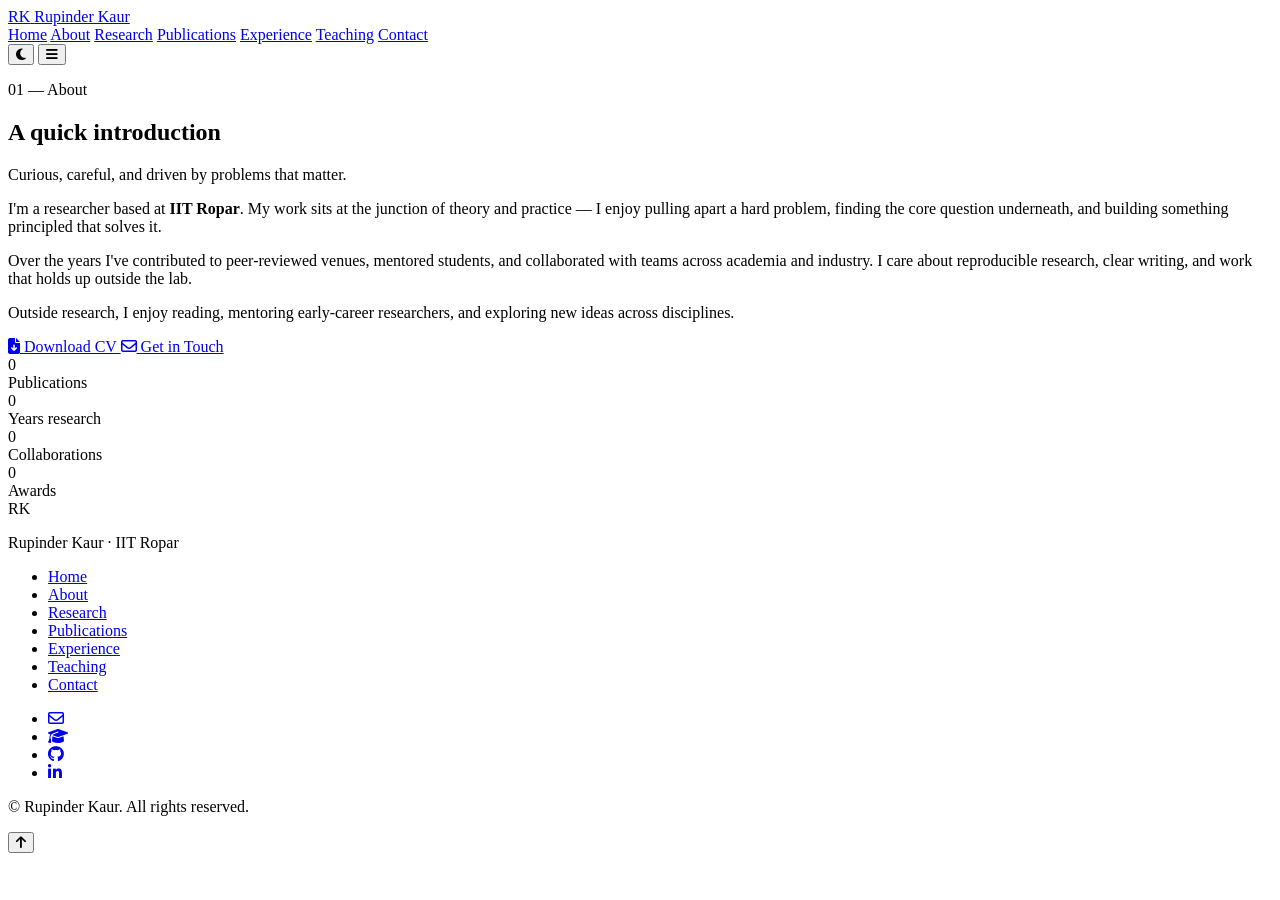
==== about.html @ 6a8b0ad9 "Add files via upload" ====
<!DOCTYPE html>
<html lang="en">
<head>
  <meta charset="UTF-8" />
  <meta name="viewport" content="width=device-width, initial-scale=1.0" />
  <meta name="description" content="About Rupinder Kaur — Researcher at IIT Ropar." />
  <meta name="theme-color" content="#0b1220" />
  <title>About — Rupinder Kaur</title>
  <link rel="icon" type="image/svg+xml" href="assets/favicon.svg" />
  <link rel="preconnect" href="https://fonts.googleapis.com" />
  <link rel="preconnect" href="https://fonts.gstatic.com" crossorigin />
  <link href="https://fonts.googleapis.com/css2?family=Inter:wght@300;400;500;600;700;800&family=Space+Grotesk:wght@500;600;700&family=JetBrains+Mono:wght@400;500&display=swap" rel="stylesheet" />
  <link rel="stylesheet" href="https://cdnjs.cloudflare.com/ajax/libs/font-awesome/6.5.1/css/all.min.css" />
  <link rel="stylesheet" href="css/style.css" />
</head>
<body data-page="about">
  <div class="bg-orbs" aria-hidden="true">
    <span class="orb orb-1"></span>
    <span class="orb orb-2"></span>
    <span class="orb orb-3"></span>
  </div>

  <header class="navbar" id="navbar">
    <div class="nav-container">
      <a href="index.html" class="brand">
        <span class="brand-mark">RK</span>
        <span class="brand-text">Rupinder&nbsp;Kaur</span>
      </a>
      <nav class="nav-links" id="navLinks" aria-label="Primary">
        <a href="index.html" class="nav-link">Home</a>
        <a href="about.html" class="nav-link active">About</a>
        <a href="research.html" class="nav-link">Research</a>
        <a href="publications.html" class="nav-link">Publications</a>
        <a href="experience.html" class="nav-link">Experience</a>
        <a href="teaching.html" class="nav-link">Teaching</a>
        <a href="contact.html" class="nav-link">Contact</a>
      </nav>
      <div class="nav-actions">
        <button class="icon-btn" id="themeToggle" aria-label="Toggle theme" title="Toggle theme">
          <i class="fa-solid fa-moon"></i>
        </button>
        <button class="icon-btn menu-btn" id="menuBtn" aria-label="Open menu" aria-expanded="false">
          <i class="fa-solid fa-bars"></i>
        </button>
      </div>
    </div>
  </header>

  <main>
    <section class="page-header">
      <div class="container">
        <p class="section-eyebrow" data-animate="fade-up">01 — About</p>
        <h1 class="page-title" data-animate="fade-up">A quick introduction</h1>
        <p class="page-sub" data-animate="fade-up" data-delay="80">Curious, careful, and driven by problems that matter.</p>
      </div>
    </section>

    <section class="section">
      <div class="container">
        <div class="about-grid">
          <div class="about-text" data-animate="fade-up">
            <p>
              I'm a researcher based at <strong>IIT Ropar</strong>. My work sits at the
              junction of theory and practice — I enjoy pulling apart a hard problem,
              finding the core question underneath, and building something principled
              that solves it.
            </p>
            <p>
              Over the years I've contributed to peer-reviewed venues, mentored
              students, and collaborated with teams across academia and industry.
              I care about reproducible research, clear writing, and work that holds
              up outside the lab.
            </p>
            <p>
              Outside research, I enjoy reading, mentoring early-career researchers,
              and exploring new ideas across disciplines.
            </p>
            <div class="hero-cta">
              <a href="assets/cv.pdf" class="btn btn-primary" target="_blank" rel="noopener">
                <i class="fa-solid fa-file-arrow-down"></i> Download CV
              </a>
              <a href="contact.html" class="btn btn-ghost">
                <i class="fa-regular fa-envelope"></i> Get in Touch
              </a>
            </div>
          </div>

          <aside class="about-stats" data-animate="fade-up" data-delay="120">
            <div class="stat-card">
              <div class="stat-num" data-count="12">0</div>
              <div class="stat-label">Publications</div>
            </div>
            <div class="stat-card">
              <div class="stat-num" data-count="5">0</div>
              <div class="stat-label">Years research</div>
            </div>
            <div class="stat-card">
              <div class="stat-num" data-count="8">0</div>
              <div class="stat-label">Collaborations</div>
            </div>
            <div class="stat-card">
              <div class="stat-num" data-count="3">0</div>
              <div class="stat-label">Awards</div>
            </div>
          </aside>
        </div>
      </div>
    </section>
  </main>

  <footer class="footer">
    <div class="container footer-inner">
      <div class="footer-brand">
        <span class="brand-mark">RK</span>
        <p>Rupinder Kaur · IIT Ropar</p>
      </div>
      <ul class="footer-links">
        <li><a href="index.html">Home</a></li>
        <li><a href="about.html">About</a></li>
        <li><a href="research.html">Research</a></li>
        <li><a href="publications.html">Publications</a></li>
        <li><a href="experience.html">Experience</a></li>
        <li><a href="teaching.html">Teaching</a></li>
        <li><a href="contact.html">Contact</a></li>
      </ul>
      <ul class="footer-socials" aria-label="Social">
        <li><a href="mailto:rupinder.kaur@iitrpr.ac.in" aria-label="Email"><i class="fa-regular fa-envelope"></i></a></li>
        <li><a href="https://scholar.google.com/" target="_blank" rel="noopener" aria-label="Google Scholar"><i class="fa-solid fa-graduation-cap"></i></a></li>
        <li><a href="https://github.com/rupiinder-kaur" target="_blank" rel="noopener" aria-label="GitHub"><i class="fa-brands fa-github"></i></a></li>
        <li><a href="https://www.linkedin.com/" target="_blank" rel="noopener" aria-label="LinkedIn"><i class="fa-brands fa-linkedin-in"></i></a></li>
      </ul>
      <p class="copyright">&copy; <span id="year"></span> Rupinder Kaur. All rights reserved.</p>
    </div>
  </footer>

  <button class="to-top" id="toTop" aria-label="Back to top"><i class="fa-solid fa-arrow-up"></i></button>
  <script src="js/main.js"></script>
</body>
</html>
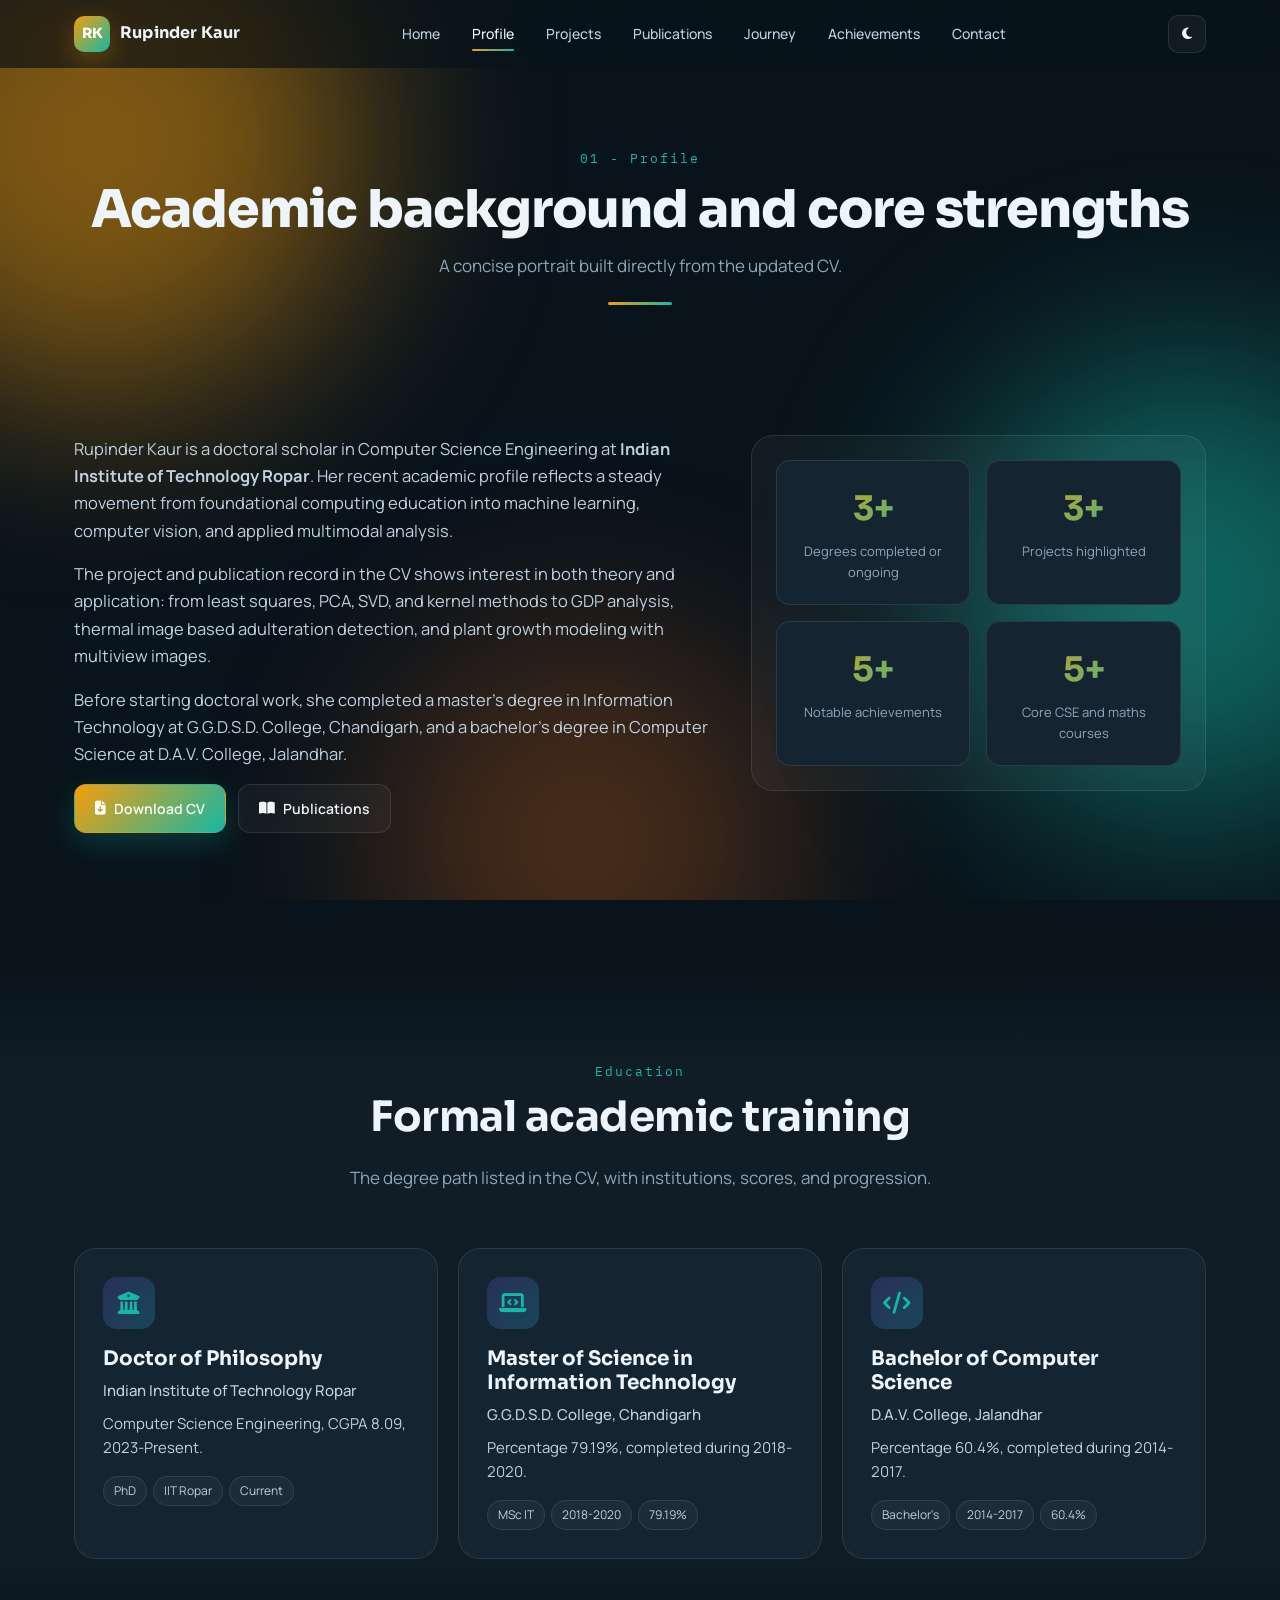
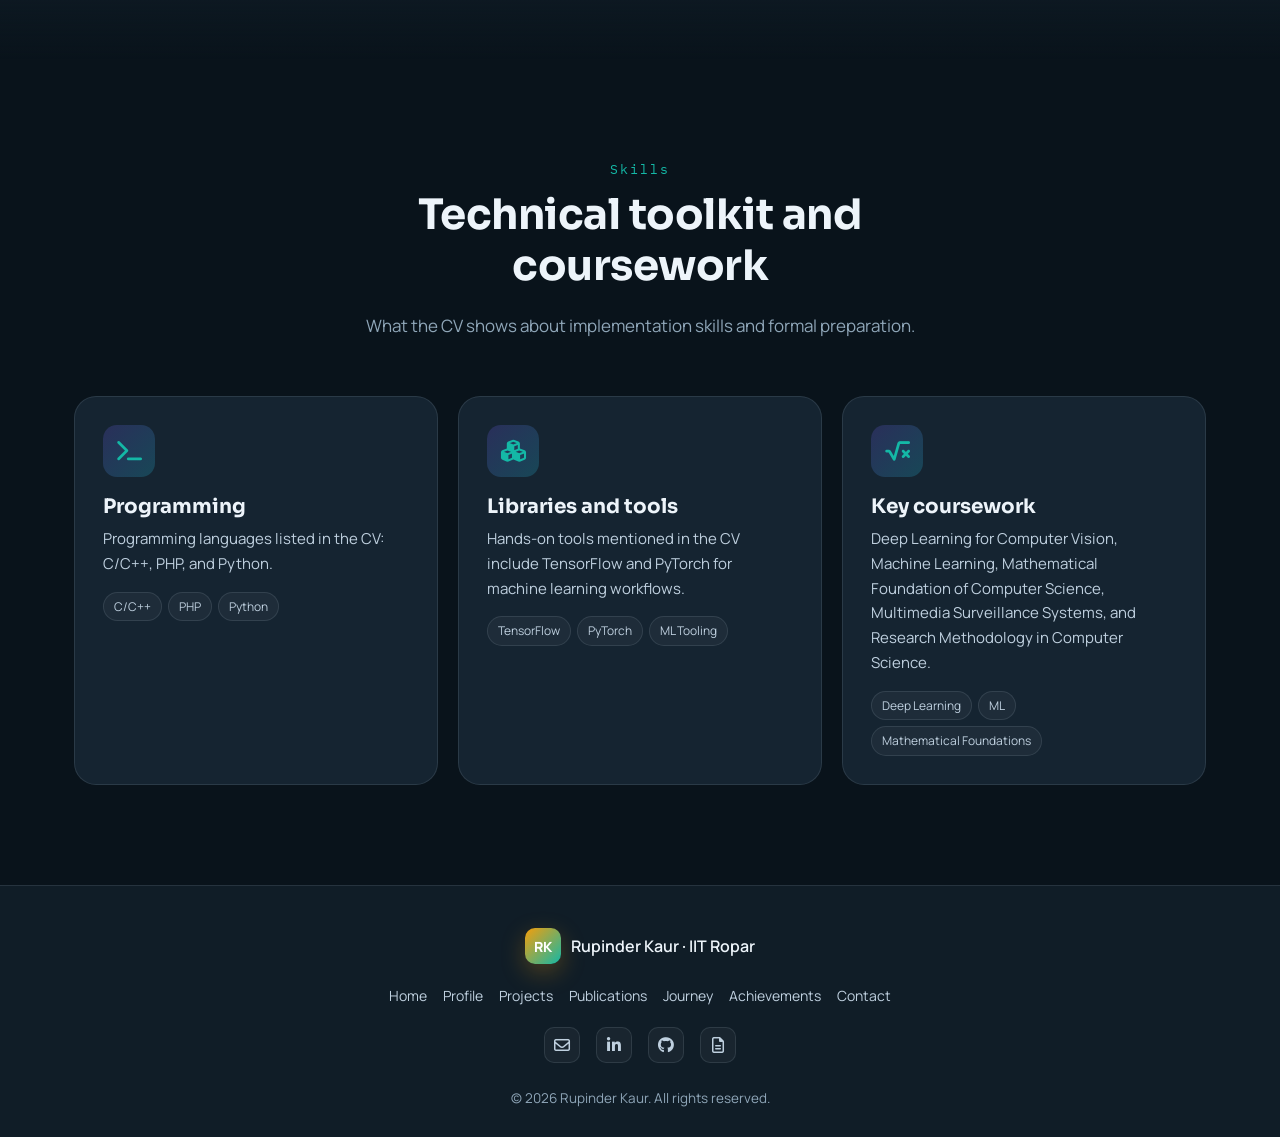
==== commit 0e1bac50: "Rebuild site content from updated CV" ====
--- a/about.html
+++ b/about.html
@@ -1,139 +1,200 @@
-<!DOCTYPE html>
-<html lang="en">
-<head>
-  <meta charset="UTF-8" />
-  <meta name="viewport" content="width=device-width, initial-scale=1.0" />
-  <meta name="description" content="About Rupinder Kaur — Researcher at IIT Ropar." />
-  <meta name="theme-color" content="#0b1220" />
-  <title>About — Rupinder Kaur</title>
-  <link rel="icon" type="image/svg+xml" href="assets/favicon.svg" />
-  <link rel="preconnect" href="https://fonts.googleapis.com" />
-  <link rel="preconnect" href="https://fonts.gstatic.com" crossorigin />
-  <link href="https://fonts.googleapis.com/css2?family=Inter:wght@300;400;500;600;700;800&family=Space+Grotesk:wght@500;600;700&family=JetBrains+Mono:wght@400;500&display=swap" rel="stylesheet" />
-  <link rel="stylesheet" href="https://cdnjs.cloudflare.com/ajax/libs/font-awesome/6.5.1/css/all.min.css" />
-  <link rel="stylesheet" href="css/style.css" />
-</head>
-<body data-page="about">
-  <div class="bg-orbs" aria-hidden="true">
-    <span class="orb orb-1"></span>
-    <span class="orb orb-2"></span>
-    <span class="orb orb-3"></span>
-  </div>
-
-  <header class="navbar" id="navbar">
-    <div class="nav-container">
-      <a href="index.html" class="brand">
-        <span class="brand-mark">RK</span>
-        <span class="brand-text">Rupinder&nbsp;Kaur</span>
-      </a>
-      <nav class="nav-links" id="navLinks" aria-label="Primary">
-        <a href="index.html" class="nav-link">Home</a>
-        <a href="about.html" class="nav-link active">About</a>
-        <a href="research.html" class="nav-link">Research</a>
-        <a href="publications.html" class="nav-link">Publications</a>
-        <a href="experience.html" class="nav-link">Experience</a>
-        <a href="teaching.html" class="nav-link">Teaching</a>
-        <a href="contact.html" class="nav-link">Contact</a>
-      </nav>
-      <div class="nav-actions">
-        <button class="icon-btn" id="themeToggle" aria-label="Toggle theme" title="Toggle theme">
-          <i class="fa-solid fa-moon"></i>
-        </button>
-        <button class="icon-btn menu-btn" id="menuBtn" aria-label="Open menu" aria-expanded="false">
-          <i class="fa-solid fa-bars"></i>
-        </button>
-      </div>
-    </div>
-  </header>
-
-  <main>
-    <section class="page-header">
-      <div class="container">
-        <p class="section-eyebrow" data-animate="fade-up">01 — About</p>
-        <h1 class="page-title" data-animate="fade-up">A quick introduction</h1>
-        <p class="page-sub" data-animate="fade-up" data-delay="80">Curious, careful, and driven by problems that matter.</p>
-      </div>
-    </section>
-
-    <section class="section">
-      <div class="container">
-        <div class="about-grid">
-          <div class="about-text" data-animate="fade-up">
-            <p>
-              I'm a researcher based at <strong>IIT Ropar</strong>. My work sits at the
-              junction of theory and practice — I enjoy pulling apart a hard problem,
-              finding the core question underneath, and building something principled
-              that solves it.
-            </p>
-            <p>
-              Over the years I've contributed to peer-reviewed venues, mentored
-              students, and collaborated with teams across academia and industry.
-              I care about reproducible research, clear writing, and work that holds
-              up outside the lab.
-            </p>
-            <p>
-              Outside research, I enjoy reading, mentoring early-career researchers,
-              and exploring new ideas across disciplines.
-            </p>
-            <div class="hero-cta">
-              <a href="assets/cv.pdf" class="btn btn-primary" target="_blank" rel="noopener">
-                <i class="fa-solid fa-file-arrow-down"></i> Download CV
-              </a>
-              <a href="contact.html" class="btn btn-ghost">
-                <i class="fa-regular fa-envelope"></i> Get in Touch
-              </a>
-            </div>
-          </div>
-
-          <aside class="about-stats" data-animate="fade-up" data-delay="120">
-            <div class="stat-card">
-              <div class="stat-num" data-count="12">0</div>
-              <div class="stat-label">Publications</div>
-            </div>
-            <div class="stat-card">
-              <div class="stat-num" data-count="5">0</div>
-              <div class="stat-label">Years research</div>
-            </div>
-            <div class="stat-card">
-              <div class="stat-num" data-count="8">0</div>
-              <div class="stat-label">Collaborations</div>
-            </div>
-            <div class="stat-card">
-              <div class="stat-num" data-count="3">0</div>
-              <div class="stat-label">Awards</div>
-            </div>
-          </aside>
-        </div>
-      </div>
-    </section>
-  </main>
-
-  <footer class="footer">
-    <div class="container footer-inner">
-      <div class="footer-brand">
-        <span class="brand-mark">RK</span>
-        <p>Rupinder Kaur · IIT Ropar</p>
-      </div>
-      <ul class="footer-links">
-        <li><a href="index.html">Home</a></li>
-        <li><a href="about.html">About</a></li>
-        <li><a href="research.html">Research</a></li>
-        <li><a href="publications.html">Publications</a></li>
-        <li><a href="experience.html">Experience</a></li>
-        <li><a href="teaching.html">Teaching</a></li>
-        <li><a href="contact.html">Contact</a></li>
-      </ul>
-      <ul class="footer-socials" aria-label="Social">
-        <li><a href="mailto:rupinder.kaur@iitrpr.ac.in" aria-label="Email"><i class="fa-regular fa-envelope"></i></a></li>
-        <li><a href="https://scholar.google.com/" target="_blank" rel="noopener" aria-label="Google Scholar"><i class="fa-solid fa-graduation-cap"></i></a></li>
-        <li><a href="https://github.com/rupiinder-kaur" target="_blank" rel="noopener" aria-label="GitHub"><i class="fa-brands fa-github"></i></a></li>
-        <li><a href="https://www.linkedin.com/" target="_blank" rel="noopener" aria-label="LinkedIn"><i class="fa-brands fa-linkedin-in"></i></a></li>
-      </ul>
-      <p class="copyright">&copy; <span id="year"></span> Rupinder Kaur. All rights reserved.</p>
-    </div>
-  </footer>
-
-  <button class="to-top" id="toTop" aria-label="Back to top"><i class="fa-solid fa-arrow-up"></i></button>
-  <script src="js/main.js"></script>
-</body>
-</html>
+<!DOCTYPE html>
+<html lang="en">
+<head>
+  <meta charset="UTF-8" />
+  <meta name="viewport" content="width=device-width, initial-scale=1.0" />
+  <meta name="description" content="Profile of Rupinder Kaur, PhD scholar at IIT Ropar." />
+  <meta name="theme-color" content="#09131b" />
+  <title>Profile - Rupinder Kaur</title>
+  <link rel="icon" type="image/svg+xml" href="assets/favicon.svg" />
+  <link rel="preconnect" href="https://fonts.googleapis.com" />
+  <link rel="preconnect" href="https://fonts.gstatic.com" crossorigin />
+  <link href="https://fonts.googleapis.com/css2?family=IBM+Plex+Mono:wght@400;500&family=Manrope:wght@400;500;600;700;800&family=Sora:wght@500;600;700;800&display=swap" rel="stylesheet" />
+  <link rel="stylesheet" href="https://cdnjs.cloudflare.com/ajax/libs/font-awesome/6.5.1/css/all.min.css" />
+  <link rel="stylesheet" href="css/style.css" />
+</head>
+<body data-page="about">
+  <div class="bg-orbs" aria-hidden="true">
+    <span class="orb orb-1"></span>
+    <span class="orb orb-2"></span>
+    <span class="orb orb-3"></span>
+  </div>
+
+  <header class="navbar" id="navbar">
+    <div class="nav-container">
+      <a href="index.html" class="brand">
+        <span class="brand-mark">RK</span>
+        <span class="brand-text">Rupinder&nbsp;Kaur</span>
+      </a>
+      <nav class="nav-links" id="navLinks" aria-label="Primary">
+        <a href="index.html" class="nav-link">Home</a>
+        <a href="about.html" class="nav-link active">Profile</a>
+        <a href="research.html" class="nav-link">Projects</a>
+        <a href="publications.html" class="nav-link">Publications</a>
+        <a href="experience.html" class="nav-link">Journey</a>
+        <a href="teaching.html" class="nav-link">Achievements</a>
+        <a href="contact.html" class="nav-link">Contact</a>
+      </nav>
+      <div class="nav-actions">
+        <button class="icon-btn" id="themeToggle" aria-label="Toggle theme" title="Toggle theme">
+          <i class="fa-solid fa-moon"></i>
+        </button>
+        <button class="icon-btn menu-btn" id="menuBtn" aria-label="Open menu" aria-expanded="false">
+          <i class="fa-solid fa-bars"></i>
+        </button>
+      </div>
+    </div>
+  </header>
+
+  <main>
+    <section class="page-header">
+      <div class="container">
+        <p class="section-eyebrow" data-animate="fade-up">01 - Profile</p>
+        <h1 class="page-title" data-animate="fade-up">Academic background and core strengths</h1>
+        <p class="page-sub" data-animate="fade-up" data-delay="80">A concise portrait built directly from the updated CV.</p>
+      </div>
+    </section>
+
+    <section class="section">
+      <div class="container">
+        <div class="about-grid">
+          <div class="about-text" data-animate="fade-up">
+            <p>
+              Rupinder Kaur is a doctoral scholar in Computer Science Engineering at <strong>Indian Institute of Technology Ropar</strong>.
+              Her recent academic profile reflects a steady movement from foundational computing education into machine learning,
+              computer vision, and applied multimodal analysis.
+            </p>
+            <p>
+              The project and publication record in the CV shows interest in both theory and application: from least squares,
+              PCA, SVD, and kernel methods to GDP analysis, thermal image based adulteration detection, and plant growth modeling
+              with multiview images.
+            </p>
+            <p>
+              Before starting doctoral work, she completed a master's degree in Information Technology at G.G.D.S.D. College,
+              Chandigarh, and a bachelor's degree in Computer Science at D.A.V. College, Jalandhar.
+            </p>
+            <div class="hero-cta">
+              <a href="docs/CV.pdf" class="btn btn-primary" target="_blank" rel="noopener">
+                <i class="fa-solid fa-file-arrow-down"></i> Download CV
+              </a>
+              <a href="publications.html" class="btn btn-ghost">
+                <i class="fa-solid fa-book-open"></i> Publications
+              </a>
+            </div>
+          </div>
+
+          <aside class="about-stats" data-animate="fade-up" data-delay="120">
+            <div class="stat-card">
+              <div class="stat-num" data-count="3">0</div>
+              <div class="stat-label">Degrees completed or ongoing</div>
+            </div>
+            <div class="stat-card">
+              <div class="stat-num" data-count="3">0</div>
+              <div class="stat-label">Projects highlighted</div>
+            </div>
+            <div class="stat-card">
+              <div class="stat-num" data-count="5">0</div>
+              <div class="stat-label">Notable achievements</div>
+            </div>
+            <div class="stat-card">
+              <div class="stat-num" data-count="5">0</div>
+              <div class="stat-label">Core CSE and maths courses</div>
+            </div>
+          </aside>
+        </div>
+      </div>
+    </section>
+
+    <section class="section section-alt">
+      <div class="container">
+        <header class="section-head" data-animate="fade-up">
+          <p class="section-eyebrow">Education</p>
+          <h2 class="section-title">Formal academic training</h2>
+          <p class="section-sub">The degree path listed in the CV, with institutions, scores, and progression.</p>
+        </header>
+        <div class="cards-grid">
+          <article class="card" data-animate="fade-up">
+            <div class="card-icon"><i class="fa-solid fa-building-columns"></i></div>
+            <h3>Doctor of Philosophy</h3>
+            <p class="tl-org">Indian Institute of Technology Ropar</p>
+            <p>Computer Science Engineering, CGPA 8.09, 2023-Present.</p>
+            <ul class="chips"><li>PhD</li><li>IIT Ropar</li><li>Current</li></ul>
+          </article>
+          <article class="card" data-animate="fade-up" data-delay="90">
+            <div class="card-icon"><i class="fa-solid fa-laptop-code"></i></div>
+            <h3>Master of Science in Information Technology</h3>
+            <p class="tl-org">G.G.D.S.D. College, Chandigarh</p>
+            <p>Percentage 79.19%, completed during 2018-2020.</p>
+            <ul class="chips"><li>MSc IT</li><li>2018-2020</li><li>79.19%</li></ul>
+          </article>
+          <article class="card" data-animate="fade-up" data-delay="180">
+            <div class="card-icon"><i class="fa-solid fa-code"></i></div>
+            <h3>Bachelor of Computer Science</h3>
+            <p class="tl-org">D.A.V. College, Jalandhar</p>
+            <p>Percentage 60.4%, completed during 2014-2017.</p>
+            <ul class="chips"><li>Bachelor's</li><li>2014-2017</li><li>60.4%</li></ul>
+          </article>
+        </div>
+      </div>
+    </section>
+
+    <section class="section">
+      <div class="container">
+        <header class="section-head" data-animate="fade-up">
+          <p class="section-eyebrow">Skills</p>
+          <h2 class="section-title">Technical toolkit and coursework</h2>
+          <p class="section-sub">What the CV shows about implementation skills and formal preparation.</p>
+        </header>
+        <div class="cards-grid">
+          <article class="card" data-animate="fade-up">
+            <div class="card-icon"><i class="fa-solid fa-terminal"></i></div>
+            <h3>Programming</h3>
+            <p>Programming languages listed in the CV: C/C++, PHP, and Python.</p>
+            <ul class="chips"><li>C/C++</li><li>PHP</li><li>Python</li></ul>
+          </article>
+          <article class="card" data-animate="fade-up" data-delay="80">
+            <div class="card-icon"><i class="fa-solid fa-cubes"></i></div>
+            <h3>Libraries and tools</h3>
+            <p>Hands-on tools mentioned in the CV include TensorFlow and PyTorch for machine learning workflows.</p>
+            <ul class="chips"><li>TensorFlow</li><li>PyTorch</li><li>ML Tooling</li></ul>
+          </article>
+          <article class="card" data-animate="fade-up" data-delay="160">
+            <div class="card-icon"><i class="fa-solid fa-square-root-variable"></i></div>
+            <h3>Key coursework</h3>
+            <p>Deep Learning for Computer Vision, Machine Learning, Mathematical Foundation of Computer Science, Multimedia Surveillance Systems, and Research Methodology in Computer Science.</p>
+            <ul class="chips"><li>Deep Learning</li><li>ML</li><li>Mathematical Foundations</li></ul>
+          </article>
+        </div>
+      </div>
+    </section>
+  </main>
+
+  <footer class="footer">
+    <div class="container footer-inner">
+      <div class="footer-brand">
+        <span class="brand-mark">RK</span>
+        <p>Rupinder Kaur · IIT Ropar</p>
+      </div>
+      <ul class="footer-links">
+        <li><a href="index.html">Home</a></li>
+        <li><a href="about.html">Profile</a></li>
+        <li><a href="research.html">Projects</a></li>
+        <li><a href="publications.html">Publications</a></li>
+        <li><a href="experience.html">Journey</a></li>
+        <li><a href="teaching.html">Achievements</a></li>
+        <li><a href="contact.html">Contact</a></li>
+      </ul>
+      <ul class="footer-socials" aria-label="Social">
+        <li><a href="mailto:rupinder.kaur@iitrpr.ac.in" aria-label="Email"><i class="fa-regular fa-envelope"></i></a></li>
+        <li><a href="https://www.linkedin.com/in/rupinder-kaur-432367361/" target="_blank" rel="noopener" aria-label="LinkedIn"><i class="fa-brands fa-linkedin-in"></i></a></li>
+        <li><a href="https://github.com/rupiinder-kaur" target="_blank" rel="noopener" aria-label="GitHub"><i class="fa-brands fa-github"></i></a></li>
+        <li><a href="docs/CV.pdf" target="_blank" rel="noopener" aria-label="CV"><i class="fa-regular fa-file-lines"></i></a></li>
+      </ul>
+      <p class="copyright">&copy; <span id="year"></span> Rupinder Kaur. All rights reserved.</p>
+    </div>
+  </footer>
+
+  <button class="to-top" id="toTop" aria-label="Back to top"><i class="fa-solid fa-arrow-up"></i></button>
+  <script src="js/main.js"></script>
+</body>
+</html>
--- a/css/style.css
+++ b/css/style.css
@@ -0,0 +1,504 @@
+/* ============================================================
+   Rupinder Kaur — Researcher Website
+   ============================================================ */
+
+:root {
+  --bg:            #09131b;
+  --bg-soft:       #101d27;
+  --bg-elev:       #152431;
+  --surface:       rgba(255, 255, 255, 0.04);
+  --surface-2:     rgba(255, 255, 255, 0.07);
+  --border:        rgba(194, 214, 231, 0.12);
+  --border-strong: rgba(194, 214, 231, 0.24);
+  --text:          #edf4fa;
+  --text-soft:     #bfd0df;
+  --text-muted:    #8fa6b8;
+  --brand:         #f59e0b;
+  --brand-2:       #14b8a6;
+  --accent:        #f97316;
+  --success:       #34d399;
+  --danger:        #f87171;
+  --shadow-lg:     0 20px 60px rgba(3, 12, 19, 0.42);
+  --radius-sm:     8px;
+  --radius:        14px;
+  --radius-lg:     22px;
+  --maxw:          1180px;
+  --nav-h:         68px;
+  --ease:          cubic-bezier(.2,.7,.2,1);
+}
+
+:root[data-theme="light"] {
+  --bg:            #f4f1e8;
+  --bg-soft:       #fbf8f2;
+  --bg-elev:       #fffdf9;
+  --surface:       rgba(9, 19, 27, 0.035);
+  --surface-2:     rgba(9, 19, 27, 0.07);
+  --border:        rgba(9, 19, 27, 0.10);
+  --border-strong: rgba(9, 19, 27, 0.18);
+  --text:          #13212c;
+  --text-soft:     #334a5b;
+  --text-muted:    #63798a;
+  --shadow-lg:     0 18px 40px rgba(40, 54, 68, 0.12);
+}
+
+*, *::before, *::after { box-sizing: border-box; }
+html { scroll-behavior: smooth; scroll-padding-top: var(--nav-h); }
+body {
+  margin: 0;
+  font-family: 'Manrope', system-ui, -apple-system, sans-serif;
+  background: var(--bg);
+  color: var(--text);
+  line-height: 1.65;
+  font-size: 16px;
+  -webkit-font-smoothing: antialiased;
+  overflow-x: hidden;
+}
+img { max-width: 100%; display: block; }
+a { color: var(--brand-2); text-decoration: none; transition: color .2s var(--ease); }
+a:hover { color: var(--brand); }
+h1, h2, h3, h4 { font-family: 'Sora', 'Manrope', sans-serif; line-height: 1.2; margin: 0 0 .5em; color: var(--text); }
+p { margin: 0 0 1em; color: var(--text-soft); }
+ul, ol { margin: 0; padding: 0; list-style: none; }
+
+.container { max-width: var(--maxw); margin: 0 auto; padding: 0 24px; }
+
+.bg-orbs { position: fixed; inset: 0; z-index: -1; overflow: hidden; pointer-events: none; }
+.orb { position: absolute; border-radius: 50%; filter: blur(100px); opacity: .5; will-change: transform; }
+.orb-1 { width: 520px; height: 520px; background: var(--brand); top: -120px; left: -160px; animation: float1 22s ease-in-out infinite; }
+.orb-2 { width: 460px; height: 460px; background: var(--brand-2); top: 40%; right: -140px; animation: float2 26s ease-in-out infinite; }
+.orb-3 { width: 400px; height: 400px; background: var(--accent); bottom: -140px; left: 30%; animation: float3 30s ease-in-out infinite; opacity: .28; }
+:root[data-theme="light"] .orb { opacity: .22; }
+
+@keyframes float1 { 0%,100%{transform:translate(0,0)} 50%{transform:translate(80px,60px)} }
+@keyframes float2 { 0%,100%{transform:translate(0,0)} 50%{transform:translate(-60px,40px)} }
+@keyframes float3 { 0%,100%{transform:translate(0,0)} 50%{transform:translate(40px,-80px)} }
+
+.navbar {
+  position: fixed; top: 0; left: 0; right: 0; z-index: 100;
+  height: var(--nav-h);
+  backdrop-filter: saturate(160%) blur(14px);
+  -webkit-backdrop-filter: saturate(160%) blur(14px);
+  background: color-mix(in oklab, var(--bg) 70%, transparent);
+  border-bottom: 1px solid transparent;
+  transition: border-color .3s var(--ease), background .3s var(--ease);
+}
+.navbar.scrolled { border-bottom-color: var(--border); background: color-mix(in oklab, var(--bg) 85%, transparent); }
+.nav-container {
+  max-width: var(--maxw); height: 100%;
+  margin: 0 auto; padding: 0 24px;
+  display: flex; align-items: center; justify-content: space-between; gap: 16px;
+}
+.brand { display: flex; align-items: center; gap: 10px; color: var(--text); font-family: 'Sora', sans-serif; font-weight: 700; }
+.brand:hover { color: var(--text); }
+.brand-mark {
+  display: grid; place-items: center;
+  width: 36px; height: 36px; border-radius: 10px;
+  background: linear-gradient(135deg, var(--brand), var(--brand-2));
+  color: #fff; font-weight: 800; font-size: 14px;
+  box-shadow: 0 8px 24px rgba(245,158,11,.28);
+}
+.brand-text { font-size: 16px; letter-spacing: .2px; }
+
+.nav-links { display: flex; gap: 4px; }
+.nav-link {
+  color: var(--text-soft); padding: 8px 14px; border-radius: 10px;
+  font-size: 14px; font-weight: 500; transition: all .2s var(--ease);
+  position: relative;
+}
+.nav-link:hover { color: var(--text); background: var(--surface); }
+.nav-link.active { color: var(--text); }
+.nav-link.active::after {
+  content: ""; position: absolute; left: 14px; right: 14px; bottom: 2px; height: 2px;
+  background: linear-gradient(90deg, var(--brand), var(--brand-2));
+  border-radius: 2px;
+}
+
+.nav-actions { display: flex; gap: 8px; }
+.icon-btn {
+  width: 38px; height: 38px; display: grid; place-items: center;
+  border-radius: 10px; border: 1px solid var(--border);
+  background: var(--surface); color: var(--text);
+  cursor: pointer; transition: all .2s var(--ease);
+}
+.icon-btn:hover { background: var(--surface-2); border-color: var(--border-strong); transform: translateY(-1px); }
+.menu-btn { display: none; }
+
+.btn {
+  display: inline-flex; align-items: center; gap: 8px;
+  padding: 12px 20px; border-radius: 12px;
+  font-size: 14px; font-weight: 600; cursor: pointer;
+  transition: all .25s var(--ease); border: 1px solid transparent;
+  white-space: nowrap;
+}
+.btn-primary {
+  color: #fff;
+  background: linear-gradient(135deg, var(--brand), var(--brand-2));
+  box-shadow: 0 10px 30px rgba(20,184,166,.24);
+}
+.btn-primary:hover { transform: translateY(-2px); box-shadow: 0 14px 36px rgba(20,184,166,.34); color: #fff; }
+.btn-ghost { color: var(--text); background: var(--surface); border-color: var(--border); }
+.btn-ghost:hover { background: var(--surface-2); border-color: var(--border-strong); transform: translateY(-2px); color: var(--text); }
+
+.hero {
+  min-height: 100vh; padding: calc(var(--nav-h) + 60px) 0 80px;
+  display: flex; align-items: center; position: relative;
+}
+.hero-inner {
+  max-width: var(--maxw); margin: 0 auto; padding: 0 24px;
+  display: grid; grid-template-columns: 1.1fr .9fr; gap: 60px;
+  align-items: center; width: 100%;
+}
+.eyebrow {
+  display: inline-flex; align-items: center; gap: 8px;
+  padding: 6px 12px; border: 1px solid var(--border);
+  background: var(--surface); border-radius: 999px;
+  font-size: 13px; color: var(--text-soft); margin: 0 0 18px;
+}
+.dot { width: 8px; height: 8px; border-radius: 50%; background: var(--success); box-shadow: 0 0 0 4px rgba(52,211,153,.2); }
+.hero-title { font-size: clamp(40px, 6vw, 68px); font-weight: 800; letter-spacing: -1px; margin-bottom: 8px; }
+.gradient-text {
+  background: linear-gradient(135deg, var(--brand), var(--brand-2) 60%, var(--accent));
+  -webkit-background-clip: text; background-clip: text; -webkit-text-fill-color: transparent;
+}
+.hero-role { font-size: clamp(20px, 2.4vw, 28px); color: var(--text-soft); font-weight: 500; margin-bottom: 20px; min-height: 1.4em; }
+.cursor { color: var(--brand-2); animation: blink 1s steps(2) infinite; font-weight: 400; }
+@keyframes blink { 50% { opacity: 0; } }
+
+.hero-desc { font-size: 17px; max-width: 620px; margin-bottom: 28px; }
+.hero-cta { display: flex; flex-wrap: wrap; gap: 12px; margin-bottom: 28px; }
+.hero-socials { display: flex; gap: 10px; }
+.hero-socials a {
+  width: 42px; height: 42px; display: grid; place-items: center;
+  border-radius: 12px; border: 1px solid var(--border); background: var(--surface);
+  color: var(--text-soft); transition: all .2s var(--ease);
+}
+.hero-socials a:hover {
+  color: var(--text); border-color: var(--brand); background: var(--surface-2);
+  transform: translateY(-2px); box-shadow: 0 10px 24px rgba(20,184,166,.18);
+}
+
+.hero-visual { display: grid; place-items: center; position: relative; }
+.avatar-wrap { position: relative; width: min(360px, 80vw); aspect-ratio: 1; }
+.avatar-ring {
+  position: absolute; inset: -14px; border-radius: 50%;
+  background: conic-gradient(from 0deg, var(--brand), var(--brand-2), var(--accent), var(--brand));
+  filter: blur(2px); opacity: .55; animation: spin 14s linear infinite;
+}
+@keyframes spin { to { transform: rotate(360deg); } }
+.avatar {
+  position: absolute; inset: 0; border-radius: 50%; overflow: hidden;
+  background: var(--bg-elev); border: 3px solid var(--bg);
+  box-shadow: var(--shadow-lg);
+}
+.avatar img { width: 100%; height: 100%; object-fit: cover; }
+
+.floating-badge {
+  position: absolute; padding: 8px 14px; border-radius: 999px;
+  background: var(--bg-elev); border: 1px solid var(--border);
+  color: var(--text); font-size: 13px; font-weight: 600;
+  display: inline-flex; align-items: center; gap: 8px;
+  box-shadow: var(--shadow-lg);
+}
+.floating-badge i { color: var(--brand-2); }
+.badge-1 { top: 6%; left: -8%; animation: bob 5s ease-in-out infinite; }
+.badge-2 { top: 48%; right: -14%; animation: bob 6s ease-in-out infinite .5s; }
+.badge-3 { bottom: 4%; left: 6%; animation: bob 7s ease-in-out infinite 1s; }
+@keyframes bob { 0%,100% { transform: translateY(0); } 50% { transform: translateY(-10px); } }
+
+.scroll-indicator {
+  position: absolute; bottom: 24px; left: 50%; transform: translateX(-50%);
+  width: 26px; height: 42px; border: 2px solid var(--border-strong);
+  border-radius: 14px; display: grid; place-items: center;
+}
+.scroll-indicator span {
+  width: 4px; height: 8px; border-radius: 2px; background: var(--text-soft);
+  animation: drop 1.6s ease-in-out infinite;
+}
+@keyframes drop { 0% { transform: translateY(-8px); opacity: 0; } 40% { opacity: 1; } 100% { transform: translateY(8px); opacity: 0; } }
+
+.section { padding: 100px 0; position: relative; }
+.section-alt { background: linear-gradient(180deg, transparent, var(--bg-soft) 15%, var(--bg-soft) 85%, transparent); }
+.section-head { text-align: center; max-width: 680px; margin: 0 auto 56px; }
+
+.page-header { padding: calc(var(--nav-h) + 80px) 0 30px; text-align: center; position: relative; }
+.page-header::after {
+  content: ""; display: block; width: 64px; height: 3px; margin: 22px auto 0;
+  background: linear-gradient(90deg, var(--brand), var(--brand-2));
+  border-radius: 2px;
+}
+.page-title { font-size: clamp(32px, 5vw, 52px); font-weight: 800; letter-spacing: -1px; margin: 0 0 10px; }
+.page-sub { color: var(--text-muted); font-size: 17px; max-width: 640px; margin: 0 auto; }
+
+.nav-card { display: block; color: inherit; }
+.nav-card:hover { color: inherit; }
+.nav-card h3 { margin-bottom: 6px; }
+.nav-card::after {
+  content: "\2192"; position: absolute; top: 22px; right: 22px;
+  color: var(--text-muted); transition: transform .25s var(--ease), color .25s var(--ease);
+}
+.nav-card:hover::after { transform: translateX(4px); color: var(--brand-2); }
+
+.section-eyebrow {
+  font-family: 'IBM Plex Mono', monospace; font-size: 13px;
+  color: var(--brand-2); margin: 0 0 10px; letter-spacing: 2px;
+}
+.section-title { font-size: clamp(28px, 4vw, 42px); font-weight: 700; letter-spacing: -.5px; }
+.section-sub { color: var(--text-muted); font-size: 17px; }
+
+.about-grid { display: grid; grid-template-columns: 1.4fr 1fr; gap: 40px; align-items: start; }
+.about-text p { font-size: 16.5px; }
+.about-stats {
+  display: grid; grid-template-columns: 1fr 1fr; gap: 16px;
+  padding: 24px; background: var(--surface); border: 1px solid var(--border);
+  border-radius: var(--radius-lg);
+}
+.stat-card {
+  padding: 20px; background: var(--bg-elev); border: 1px solid var(--border);
+  border-radius: var(--radius); text-align: center;
+  transition: transform .2s var(--ease), border-color .2s var(--ease);
+}
+.stat-card:hover { transform: translateY(-3px); border-color: var(--brand); }
+.stat-num {
+  font-family: 'Sora', sans-serif; font-size: 34px; font-weight: 700;
+  background: linear-gradient(135deg, var(--brand), var(--brand-2));
+  -webkit-background-clip: text; background-clip: text; -webkit-text-fill-color: transparent;
+}
+.stat-label { color: var(--text-muted); font-size: 13px; margin-top: 4px; }
+
+.cards-grid { display: grid; grid-template-columns: repeat(auto-fit, minmax(280px, 1fr)); gap: 20px; }
+.card {
+  position: relative; padding: 28px; border-radius: var(--radius-lg);
+  background: var(--bg-elev); border: 1px solid var(--border);
+  transition: transform .25s var(--ease), border-color .25s var(--ease), box-shadow .25s var(--ease);
+  overflow: hidden;
+}
+.card::before {
+  content: ""; position: absolute; inset: 0;
+  background: radial-gradient(600px circle at var(--x,50%) var(--y,50%), rgba(20,184,166,.14), transparent 40%);
+  opacity: 0; transition: opacity .3s var(--ease); pointer-events: none;
+}
+.card:hover { transform: translateY(-6px); border-color: var(--brand); box-shadow: var(--shadow-lg); }
+.card:hover::before { opacity: 1; }
+.card-icon {
+  width: 52px; height: 52px; border-radius: 14px; display: grid; place-items: center;
+  background: linear-gradient(135deg, rgba(124,92,255,.2), rgba(34,211,238,.2));
+  color: var(--brand-2); font-size: 22px; margin-bottom: 18px;
+}
+.card h3 { font-size: 20px; margin-bottom: 8px; }
+.card p { color: var(--text-soft); font-size: 15px; }
+.chips { display: flex; flex-wrap: wrap; gap: 6px; margin-top: 14px; }
+.chips li {
+  font-size: 12px; padding: 4px 10px; border-radius: 999px;
+  background: var(--surface); color: var(--text-soft); border: 1px solid var(--border);
+}
+
+.pub-filters { display: flex; flex-wrap: wrap; gap: 10px; justify-content: center; margin-bottom: 36px; }
+.chip-btn {
+  padding: 8px 18px; border-radius: 999px;
+  background: var(--surface); border: 1px solid var(--border);
+  color: var(--text-soft); font-size: 14px; font-weight: 500; cursor: pointer;
+  transition: all .2s var(--ease);
+}
+.chip-btn:hover { color: var(--text); border-color: var(--border-strong); }
+.chip-btn.is-active {
+  color: #fff; background: linear-gradient(135deg, var(--brand), var(--brand-2));
+  border-color: transparent;
+}
+.pub-list { display: grid; gap: 16px; }
+.pub-item {
+  display: grid; grid-template-columns: 80px 1fr; gap: 20px;
+  padding: 22px 24px; border-radius: var(--radius-lg);
+  background: var(--bg-elev); border: 1px solid var(--border);
+  transition: transform .2s var(--ease), border-color .2s var(--ease);
+}
+.pub-item:hover { transform: translateX(4px); border-color: var(--brand); }
+.pub-item.hidden { display: none; }
+.pub-year {
+  font-family: 'IBM Plex Mono', monospace; font-size: 14px; font-weight: 600;
+  color: var(--brand-2); padding-top: 4px;
+}
+.pub-title { font-size: 17px; margin-bottom: 6px; }
+.pub-authors { color: var(--text-soft); font-size: 14.5px; margin-bottom: 4px; }
+.pub-venue { color: var(--text-muted); font-size: 14px; margin-bottom: 12px; }
+.pub-actions { display: flex; flex-wrap: wrap; gap: 8px; }
+.pill {
+  display: inline-flex; align-items: center; gap: 6px;
+  padding: 5px 12px; border-radius: 999px;
+  background: var(--surface); border: 1px solid var(--border);
+  font-size: 12.5px; color: var(--text-soft);
+}
+.pill:hover { color: var(--text); border-color: var(--brand); background: var(--surface-2); }
+.pub-note { text-align: center; color: var(--text-muted); margin-top: 28px; }
+
+.timeline { position: relative; padding-left: 34px; }
+.timeline::before {
+  content: ""; position: absolute; left: 10px; top: 6px; bottom: 6px;
+  width: 2px; background: linear-gradient(180deg, var(--brand), var(--brand-2), transparent);
+}
+.tl-item { position: relative; margin-bottom: 26px; }
+.tl-dot {
+  position: absolute; left: -30px; top: 16px;
+  width: 14px; height: 14px; border-radius: 50%;
+  background: var(--bg-elev); border: 3px solid var(--brand);
+  box-shadow: 0 0 0 4px rgba(124,92,255,.15);
+}
+.tl-card {
+  padding: 22px 24px; border-radius: var(--radius-lg);
+  background: var(--bg-elev); border: 1px solid var(--border);
+  transition: transform .2s var(--ease), border-color .2s var(--ease);
+}
+.tl-card:hover { transform: translateX(4px); border-color: var(--brand); }
+.tl-date {
+  display: inline-block; font-family: 'IBM Plex Mono', monospace; font-size: 12.5px;
+  color: var(--brand-2); padding: 3px 10px; border-radius: 999px;
+  background: rgba(34,211,238,.1); margin-bottom: 10px;
+}
+.tl-card h3 { font-size: 19px; margin-bottom: 2px; }
+.tl-org { color: var(--text-soft); font-weight: 500; margin-bottom: 8px; font-size: 14.5px; }
+.tl-card p:last-child { margin-bottom: 0; font-size: 15px; }
+
+.awards-strip {
+  margin-top: 36px; padding: 28px; border-radius: var(--radius-lg);
+  background: var(--surface); border: 1px solid var(--border);
+}
+.awards-title { display: flex; align-items: center; gap: 10px; color: var(--text); font-size: 19px; margin-bottom: 14px; }
+.awards-title i { color: var(--accent); }
+.awards-list li { padding: 6px 0; color: var(--text-soft); border-bottom: 1px dashed var(--border); }
+.awards-list li:last-child { border-bottom: 0; }
+
+.teach-grid { display: grid; grid-template-columns: repeat(auto-fit, minmax(280px, 1fr)); gap: 20px; margin-bottom: 32px; }
+.teach-card {
+  padding: 24px; border-radius: var(--radius-lg);
+  background: var(--bg-elev); border: 1px solid var(--border);
+  transition: transform .2s var(--ease), border-color .2s var(--ease);
+}
+.teach-card:hover { transform: translateY(-4px); border-color: var(--brand); }
+.teach-head { display: flex; justify-content: space-between; margin-bottom: 12px; }
+.teach-code, .teach-term {
+  font-family: 'IBM Plex Mono', monospace; font-size: 12px;
+  padding: 3px 10px; border-radius: 999px;
+  background: var(--surface); border: 1px solid var(--border);
+  color: var(--text-soft);
+}
+.teach-code { color: var(--brand-2); }
+.teach-card h3 { font-size: 18px; }
+.teach-role { color: var(--text-soft); font-size: 14px; margin-bottom: 8px; }
+.mentoring {
+  padding: 24px; border-radius: var(--radius-lg);
+  background: var(--surface); border: 1px solid var(--border);
+}
+.mentoring h3 { display: flex; align-items: center; gap: 10px; font-size: 19px; }
+.mentoring h3 i { color: var(--brand); }
+
+.contact-grid { display: grid; grid-template-columns: 1fr 1.2fr; gap: 32px; }
+.contact-info { display: grid; gap: 20px; align-content: start; }
+.contact-row {
+  display: flex; gap: 16px; padding: 20px;
+  background: var(--bg-elev); border: 1px solid var(--border);
+  border-radius: var(--radius-lg);
+  transition: transform .2s var(--ease), border-color .2s var(--ease);
+}
+.contact-row:hover { transform: translateY(-2px); border-color: var(--brand); }
+.contact-row > i {
+  width: 44px; height: 44px; display: grid; place-items: center;
+  border-radius: 12px; background: linear-gradient(135deg, rgba(124,92,255,.22), rgba(34,211,238,.22));
+  color: var(--brand-2); font-size: 17px; flex-shrink: 0;
+}
+.contact-label { font-size: 12.5px; color: var(--text-muted); margin: 0 0 4px; text-transform: uppercase; letter-spacing: .8px; }
+.contact-row p:last-child { margin-bottom: 0; font-size: 15px; }
+.profile-links a { margin-right: 2px; }
+
+.contact-form {
+  display: grid; gap: 14px;
+  padding: 28px; background: var(--bg-elev);
+  border: 1px solid var(--border); border-radius: var(--radius-lg);
+}
+.form-row { display: grid; grid-template-columns: 1fr 1fr; gap: 14px; }
+.contact-form label { display: grid; gap: 6px; font-size: 13.5px; font-weight: 500; color: var(--text-soft); }
+.contact-form input, .contact-form textarea {
+  width: 100%; padding: 11px 14px; border-radius: 10px;
+  background: var(--bg-soft); border: 1px solid var(--border);
+  color: var(--text); font-size: 14.5px; font-family: inherit;
+  transition: border-color .2s var(--ease), box-shadow .2s var(--ease);
+}
+.contact-form input:focus, .contact-form textarea:focus {
+  outline: none; border-color: var(--brand);
+  box-shadow: 0 0 0 3px rgba(124,92,255,.2);
+}
+.contact-form textarea { resize: vertical; min-height: 120px; }
+.form-note { font-size: 13.5px; margin: 0; }
+.form-note.ok { color: var(--success); }
+.form-note.err { color: var(--danger); }
+
+.footer {
+  border-top: 1px solid var(--border);
+  padding: 42px 0 28px; background: var(--bg-soft);
+}
+.footer-inner { display: grid; gap: 18px; text-align: center; }
+.footer-brand { display: inline-flex; align-items: center; gap: 10px; justify-content: center; }
+.footer-brand p { margin: 0; color: var(--text); font-weight: 600; }
+.footer-links, .footer-socials { display: flex; gap: 16px; justify-content: center; flex-wrap: wrap; }
+.footer-links a { color: var(--text-soft); font-size: 14px; }
+.footer-links a:hover { color: var(--text); }
+.footer-socials a {
+  width: 36px; height: 36px; display: grid; place-items: center;
+  border-radius: 10px; border: 1px solid var(--border); background: var(--surface);
+  color: var(--text-soft);
+}
+.footer-socials a:hover { color: var(--text); border-color: var(--brand); }
+.copyright { color: var(--text-muted); font-size: 13.5px; margin: 6px 0 0; }
+
+.to-top {
+  position: fixed; right: 22px; bottom: 22px; z-index: 90;
+  width: 44px; height: 44px; border-radius: 50%; border: 0;
+  background: linear-gradient(135deg, var(--brand), var(--brand-2));
+  color: #fff; cursor: pointer; box-shadow: 0 12px 30px rgba(124,92,255,.4);
+  opacity: 0; transform: translateY(10px) scale(.9); pointer-events: none;
+  transition: all .25s var(--ease);
+}
+.to-top.visible { opacity: 1; transform: translateY(0) scale(1); pointer-events: auto; }
+.to-top:hover { transform: translateY(-3px) scale(1.05); }
+
+[data-animate] { opacity: 0; transform: translateY(24px); transition: opacity .7s var(--ease), transform .7s var(--ease); }
+[data-animate="fade-left"] { transform: translateX(24px); }
+[data-animate].in-view { opacity: 1; transform: none; }
+
+@media (max-width: 960px) {
+  .hero-inner { grid-template-columns: 1fr; gap: 40px; text-align: center; }
+  .hero-text { order: 2; }
+  .hero-visual { order: 1; }
+  .eyebrow, .hero-cta, .hero-socials { justify-content: center; }
+  .hero-cta { display: inline-flex; }
+  .hero-desc { margin-left: auto; margin-right: auto; }
+  .about-grid, .contact-grid { grid-template-columns: 1fr; }
+  .form-row { grid-template-columns: 1fr; }
+}
+
+@media (max-width: 760px) {
+  .menu-btn { display: grid; }
+  .nav-links {
+    position: fixed; top: var(--nav-h); left: 0; right: 0;
+    flex-direction: column; gap: 0;
+    background: var(--bg-soft); border-bottom: 1px solid var(--border);
+    padding: 10px 16px;
+    transform: translateY(-10px); opacity: 0; pointer-events: none;
+    transition: all .2s var(--ease);
+  }
+  .nav-links.open { transform: translateY(0); opacity: 1; pointer-events: auto; }
+  .nav-link { padding: 14px 12px; border-radius: 8px; }
+  .nav-link.active::after { display: none; }
+  .nav-link.active { background: var(--surface); }
+  .brand-text { display: none; }
+  .section { padding: 72px 0; }
+  .pub-item { grid-template-columns: 1fr; gap: 8px; }
+  .pub-year { padding-top: 0; }
+  .floating-badge { font-size: 11px; padding: 6px 10px; }
+  .badge-1 { left: -2%; } .badge-2 { right: -6%; } .badge-3 { left: 2%; }
+  .stat-card { padding: 16px 12px; }
+  .stat-num { font-size: 28px; }
+}
+
+@media (prefers-reduced-motion: reduce) {
+  *, *::before, *::after { animation-duration: .01ms !important; animation-iteration-count: 1 !important; transition-duration: .01ms !important; scroll-behavior: auto !important; }
+  [data-animate] { opacity: 1; transform: none; }
+}
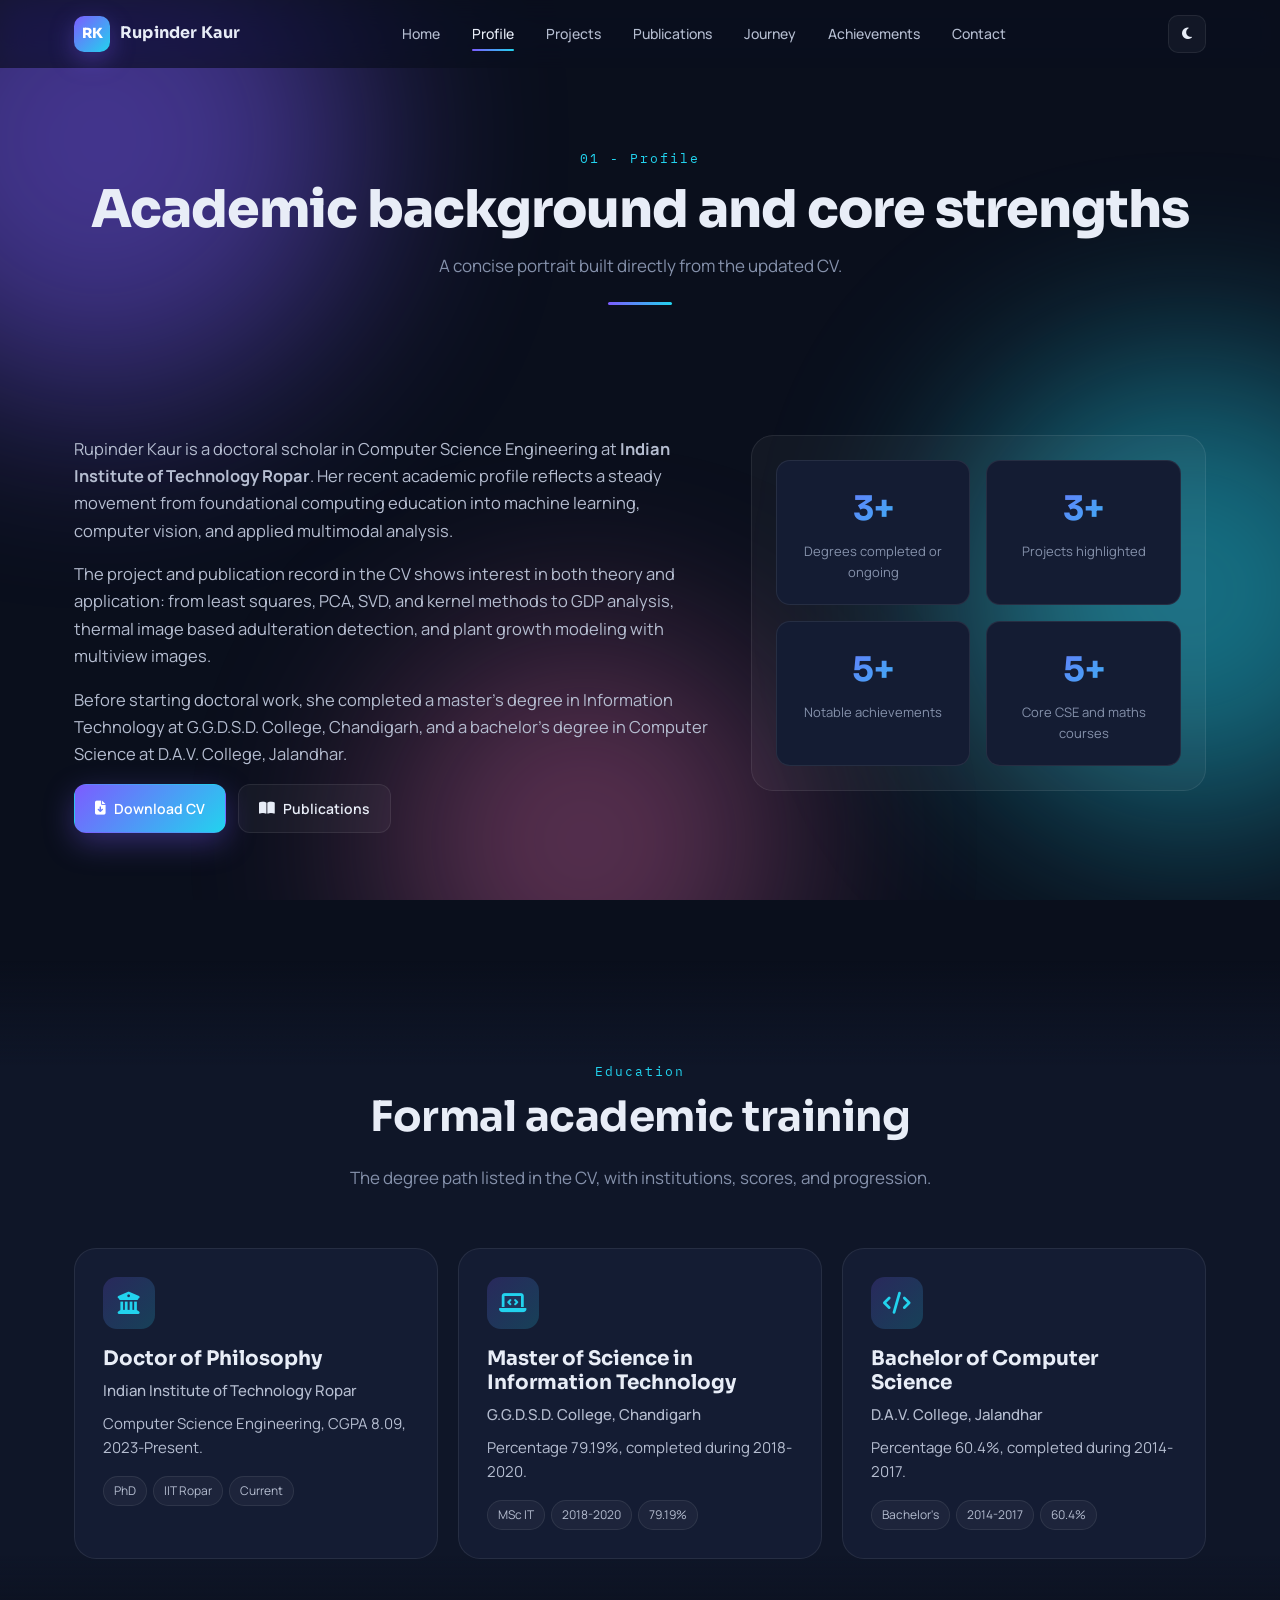
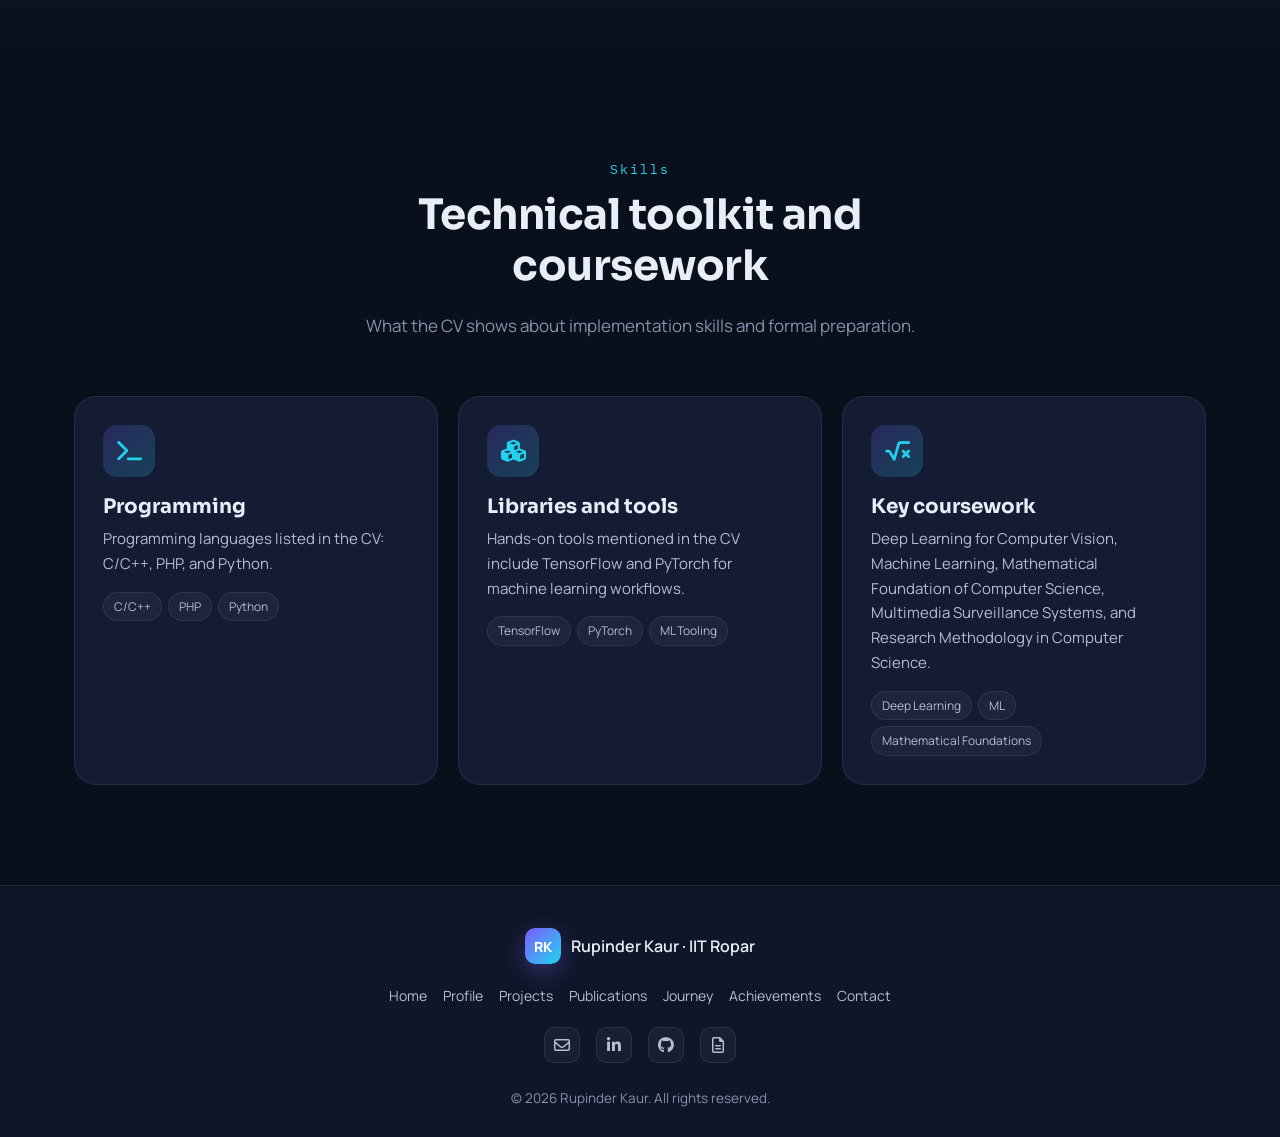
==== commit 78281eaf: "Restore original site color theme" ====
--- a/about.html
+++ b/about.html
@@ -4,7 +4,7 @@
   <meta charset="UTF-8" />
   <meta name="viewport" content="width=device-width, initial-scale=1.0" />
   <meta name="description" content="Profile of Rupinder Kaur, PhD scholar at IIT Ropar." />
-  <meta name="theme-color" content="#09131b" />
+  <meta name="theme-color" content="#0b1220" />
   <title>Profile - Rupinder Kaur</title>
   <link rel="icon" type="image/svg+xml" href="assets/favicon.svg" />
   <link rel="preconnect" href="https://fonts.googleapis.com" />
--- a/css/style.css
+++ b/css/style.css
@@ -3,22 +3,22 @@
    ============================================================ */
 
 :root {
-  --bg:            #09131b;
-  --bg-soft:       #101d27;
-  --bg-elev:       #152431;
+  --bg:            #0a0f1c;
+  --bg-soft:       #0f1628;
+  --bg-elev:       #141c33;
   --surface:       rgba(255, 255, 255, 0.04);
   --surface-2:     rgba(255, 255, 255, 0.07);
-  --border:        rgba(194, 214, 231, 0.12);
-  --border-strong: rgba(194, 214, 231, 0.24);
-  --text:          #edf4fa;
-  --text-soft:     #bfd0df;
-  --text-muted:    #8fa6b8;
-  --brand:         #f59e0b;
-  --brand-2:       #14b8a6;
-  --accent:        #f97316;
+  --border:        rgba(255, 255, 255, 0.08);
+  --border-strong: rgba(255, 255, 255, 0.16);
+  --text:          #e8edf7;
+  --text-soft:     #b5bdd0;
+  --text-muted:    #8591ab;
+  --brand:         #7c5cff;
+  --brand-2:       #22d3ee;
+  --accent:        #f472b6;
   --success:       #34d399;
   --danger:        #f87171;
-  --shadow-lg:     0 20px 60px rgba(3, 12, 19, 0.42);
+  --shadow-lg:     0 20px 60px rgba(0,0,0,0.35);
   --radius-sm:     8px;
   --radius:        14px;
   --radius-lg:     22px;
@@ -28,17 +28,17 @@
 }
 
 :root[data-theme="light"] {
-  --bg:            #f4f1e8;
-  --bg-soft:       #fbf8f2;
-  --bg-elev:       #fffdf9;
-  --surface:       rgba(9, 19, 27, 0.035);
-  --surface-2:     rgba(9, 19, 27, 0.07);
-  --border:        rgba(9, 19, 27, 0.10);
-  --border-strong: rgba(9, 19, 27, 0.18);
-  --text:          #13212c;
-  --text-soft:     #334a5b;
-  --text-muted:    #63798a;
-  --shadow-lg:     0 18px 40px rgba(40, 54, 68, 0.12);
+  --bg:            #f7f8fc;
+  --bg-soft:       #ffffff;
+  --bg-elev:       #ffffff;
+  --surface:       rgba(10, 15, 28, 0.03);
+  --surface-2:     rgba(10, 15, 28, 0.06);
+  --border:        rgba(10, 15, 28, 0.08);
+  --border-strong: rgba(10, 15, 28, 0.16);
+  --text:          #0b1220;
+  --text-soft:     #2b3550;
+  --text-muted:    #5a6685;
+  --shadow-lg:     0 20px 60px rgba(20, 30, 60, 0.12);
 }
 
 *, *::before, *::after { box-sizing: border-box; }
@@ -66,7 +66,7 @@
 .orb { position: absolute; border-radius: 50%; filter: blur(100px); opacity: .5; will-change: transform; }
 .orb-1 { width: 520px; height: 520px; background: var(--brand); top: -120px; left: -160px; animation: float1 22s ease-in-out infinite; }
 .orb-2 { width: 460px; height: 460px; background: var(--brand-2); top: 40%; right: -140px; animation: float2 26s ease-in-out infinite; }
-.orb-3 { width: 400px; height: 400px; background: var(--accent); bottom: -140px; left: 30%; animation: float3 30s ease-in-out infinite; opacity: .28; }
+.orb-3 { width: 400px; height: 400px; background: var(--accent); bottom: -140px; left: 30%; animation: float3 30s ease-in-out infinite; opacity: .35; }
 :root[data-theme="light"] .orb { opacity: .22; }
 
 @keyframes float1 { 0%,100%{transform:translate(0,0)} 50%{transform:translate(80px,60px)} }
@@ -95,7 +95,7 @@
   width: 36px; height: 36px; border-radius: 10px;
   background: linear-gradient(135deg, var(--brand), var(--brand-2));
   color: #fff; font-weight: 800; font-size: 14px;
-  box-shadow: 0 8px 24px rgba(245,158,11,.28);
+  box-shadow: 0 8px 24px rgba(124,92,255,.35);
 }
 .brand-text { font-size: 16px; letter-spacing: .2px; }
 
@@ -133,9 +133,9 @@
 .btn-primary {
   color: #fff;
   background: linear-gradient(135deg, var(--brand), var(--brand-2));
-  box-shadow: 0 10px 30px rgba(20,184,166,.24);
+  box-shadow: 0 10px 30px rgba(124,92,255,.35);
 }
-.btn-primary:hover { transform: translateY(-2px); box-shadow: 0 14px 36px rgba(20,184,166,.34); color: #fff; }
+.btn-primary:hover { transform: translateY(-2px); box-shadow: 0 14px 36px rgba(124,92,255,.45); color: #fff; }
 .btn-ghost { color: var(--text); background: var(--surface); border-color: var(--border); }
 .btn-ghost:hover { background: var(--surface-2); border-color: var(--border-strong); transform: translateY(-2px); color: var(--text); }
 
@@ -174,7 +174,7 @@
 }
 .hero-socials a:hover {
   color: var(--text); border-color: var(--brand); background: var(--surface-2);
-  transform: translateY(-2px); box-shadow: 0 10px 24px rgba(20,184,166,.18);
+  transform: translateY(-2px); box-shadow: 0 10px 24px rgba(124,92,255,.2);
 }
 
 .hero-visual { display: grid; place-items: center; position: relative; }
@@ -274,7 +274,7 @@
 }
 .card::before {
   content: ""; position: absolute; inset: 0;
-  background: radial-gradient(600px circle at var(--x,50%) var(--y,50%), rgba(20,184,166,.14), transparent 40%);
+  background: radial-gradient(600px circle at var(--x,50%) var(--y,50%), rgba(124,92,255,.14), transparent 40%);
   opacity: 0; transition: opacity .3s var(--ease); pointer-events: none;
 }
 .card:hover { transform: translateY(-6px); border-color: var(--brand); box-shadow: var(--shadow-lg); }
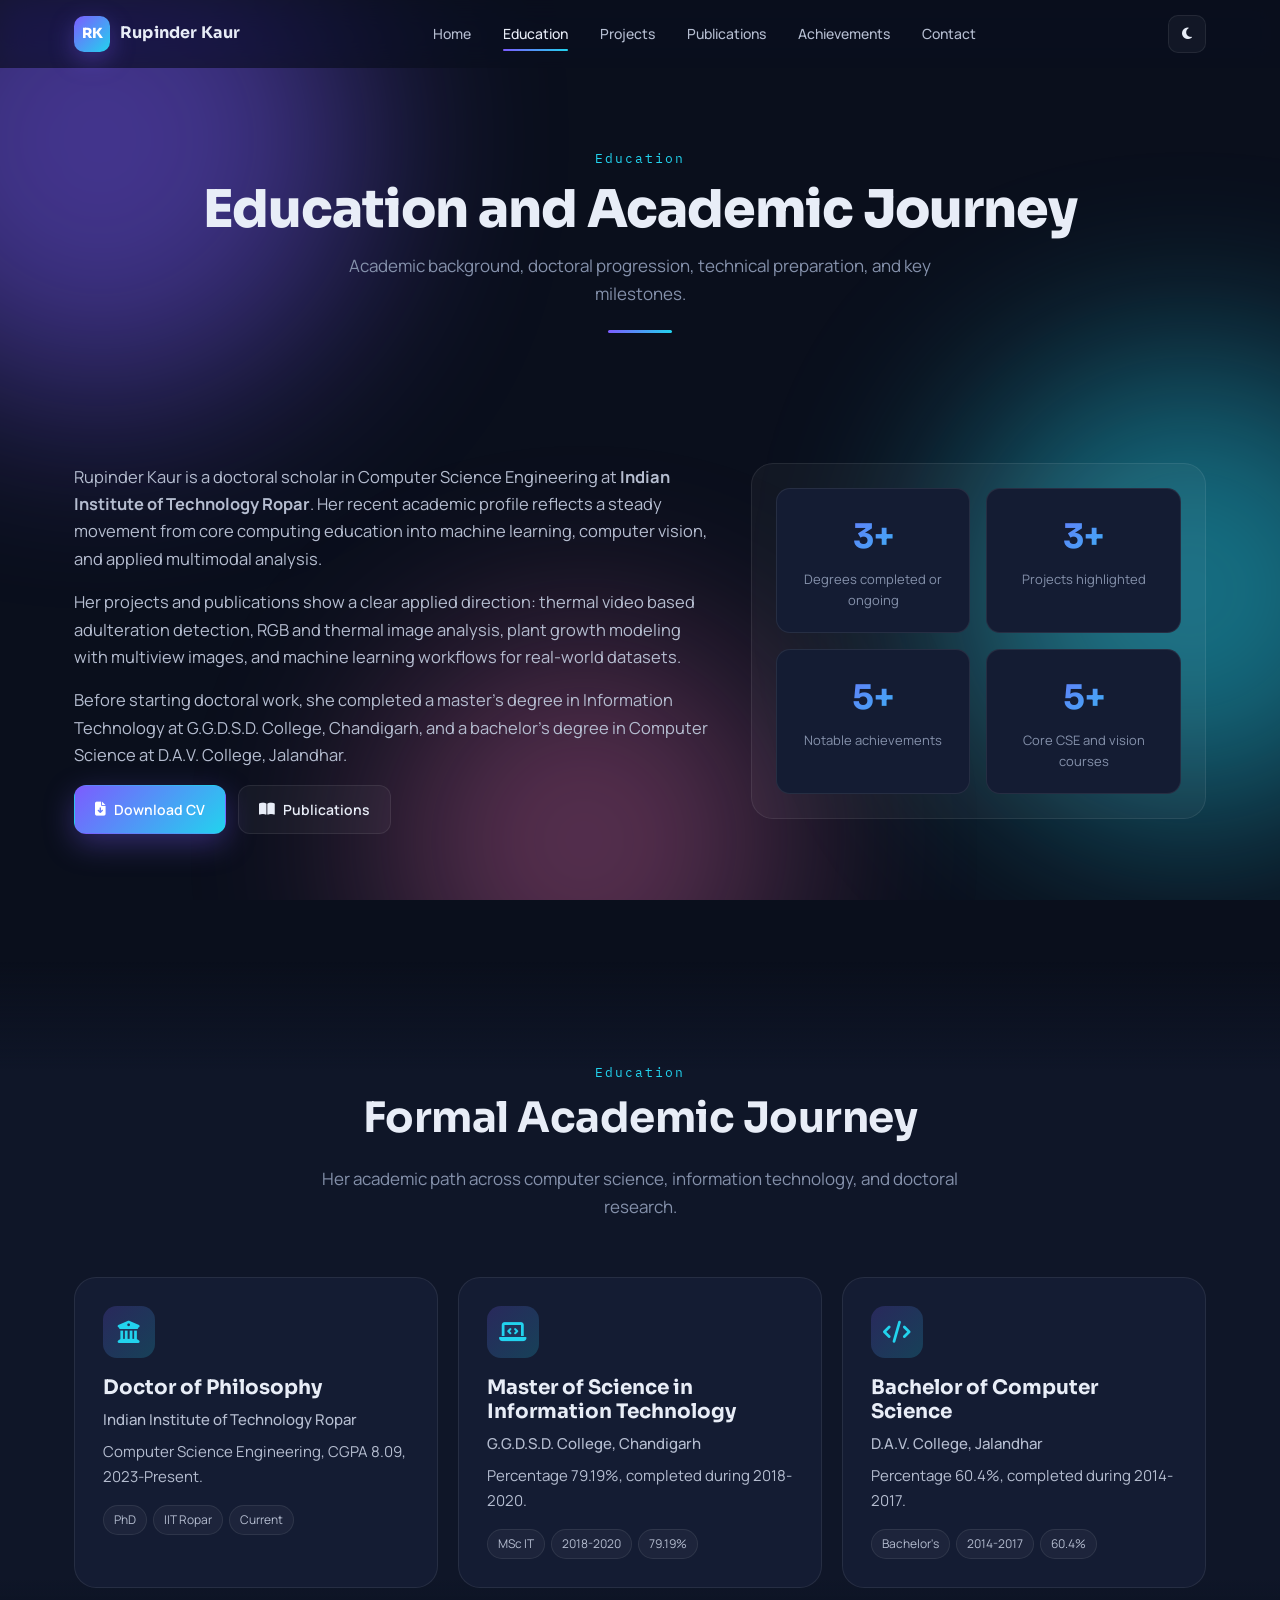
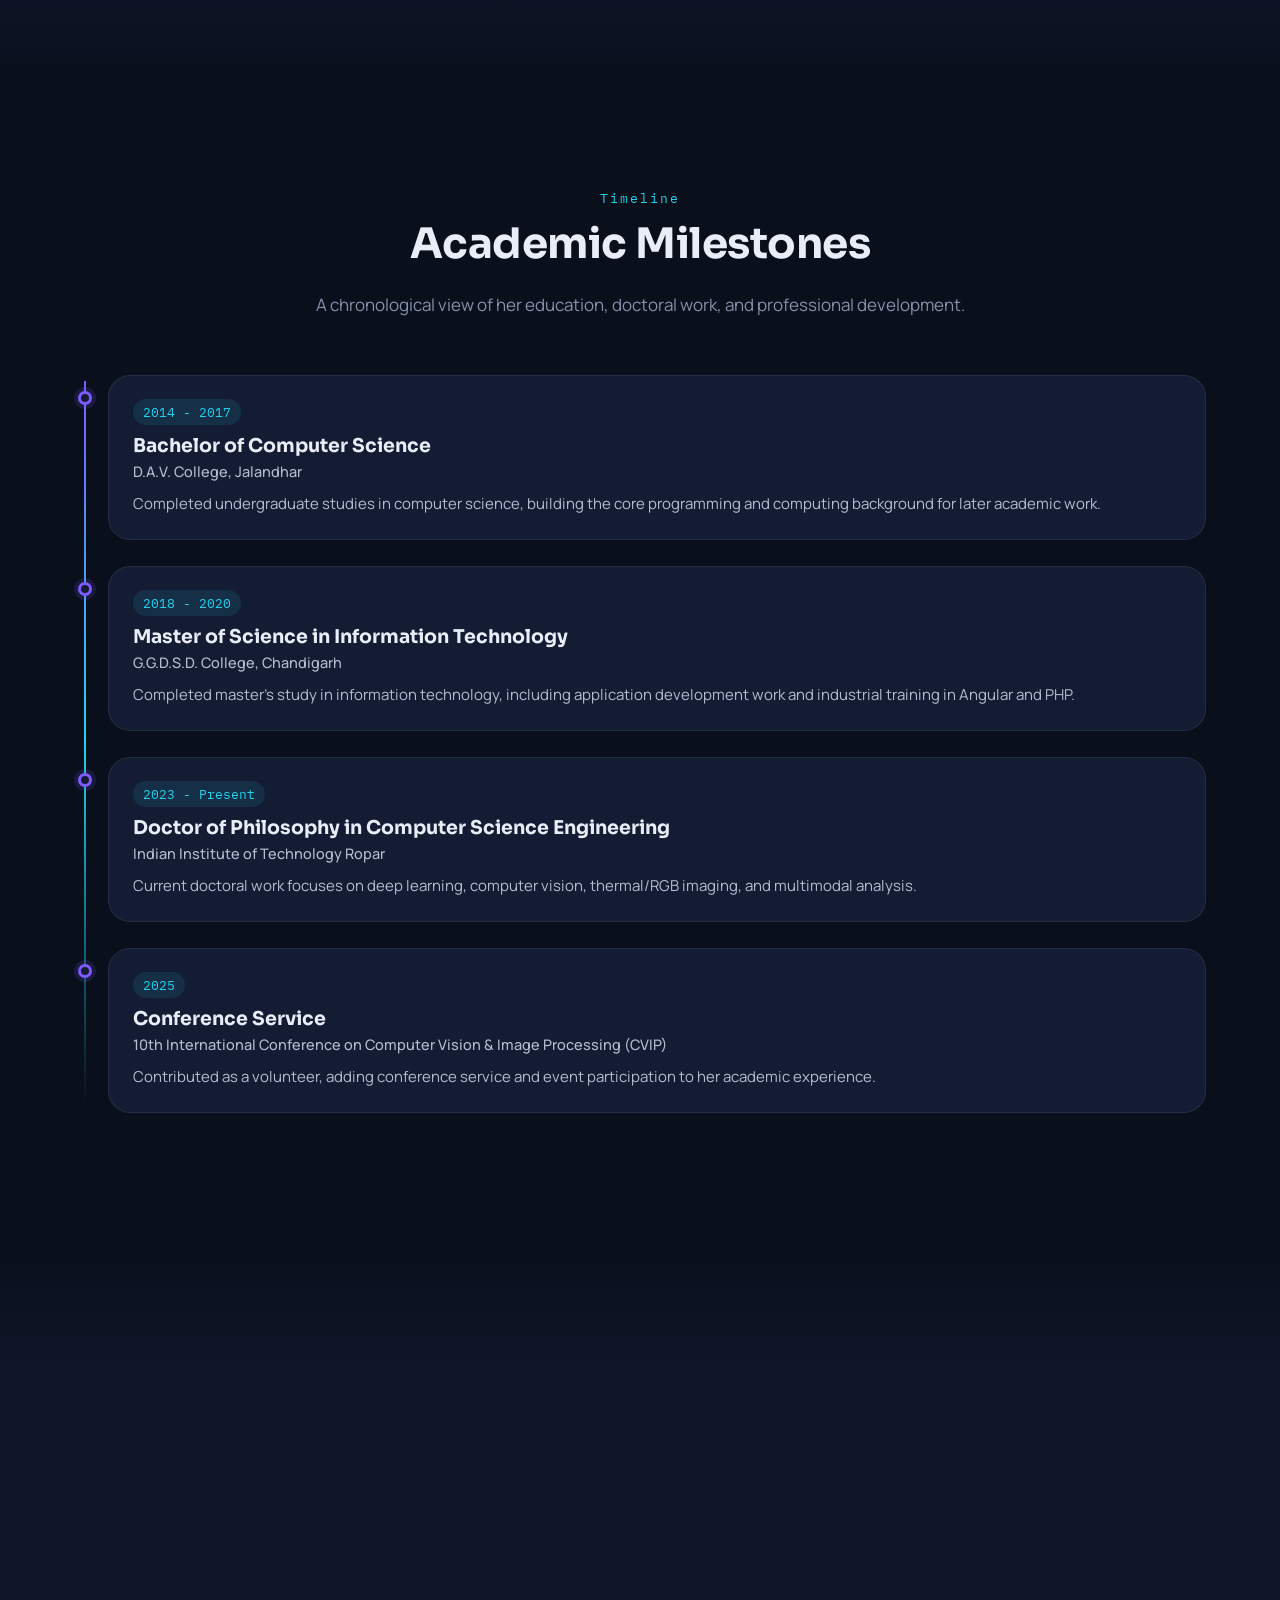
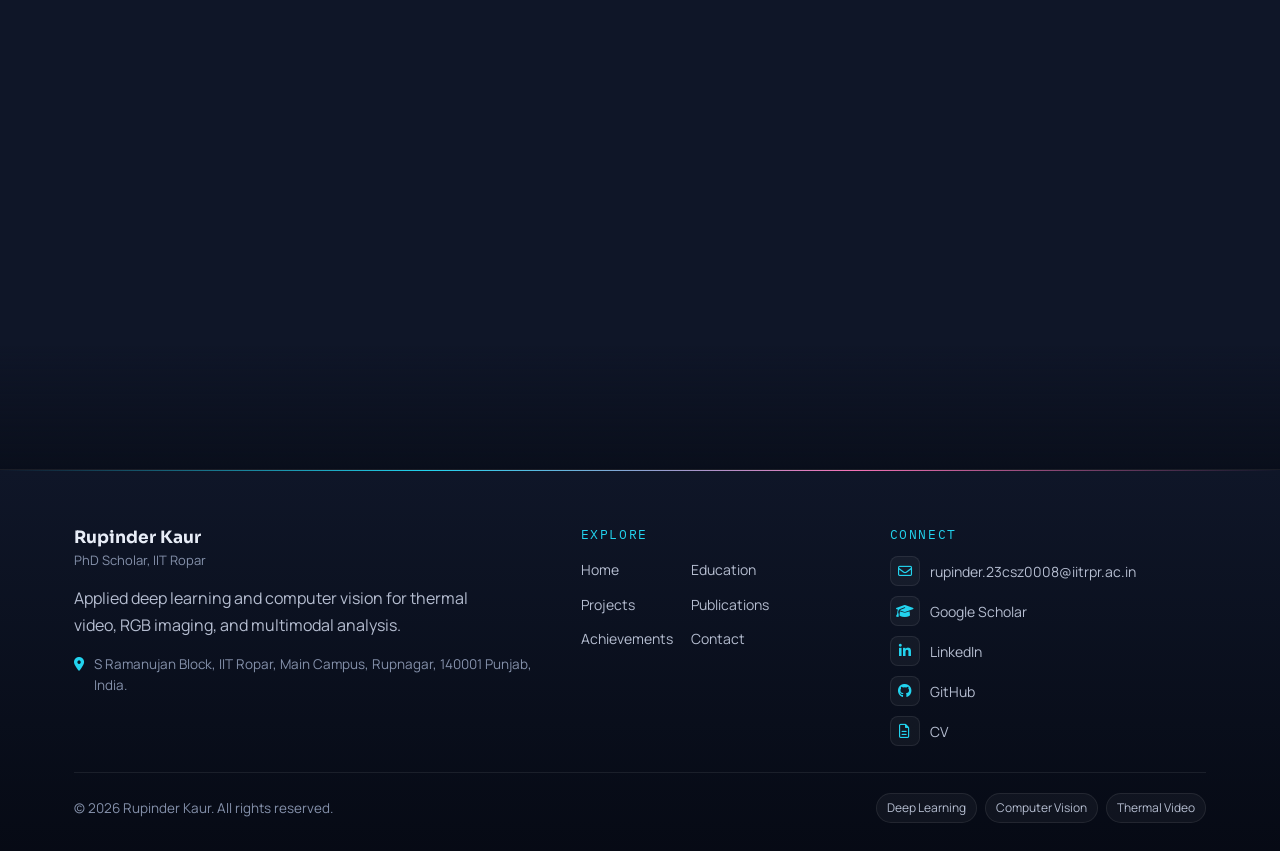
==== commit 4d4c4581: "Some fixes" ====
--- a/about.html
+++ b/about.html
@@ -3,9 +3,9 @@
 <head>
   <meta charset="UTF-8" />
   <meta name="viewport" content="width=device-width, initial-scale=1.0" />
-  <meta name="description" content="Profile of Rupinder Kaur, PhD scholar at IIT Ropar." />
+  <meta name="description" content="Education and academic journey of Rupinder Kaur, PhD scholar at IIT Ropar." />
   <meta name="theme-color" content="#0b1220" />
-  <title>Profile - Rupinder Kaur</title>
+  <title>Education - Rupinder Kaur</title>
   <link rel="icon" type="image/svg+xml" href="assets/favicon.svg" />
   <link rel="preconnect" href="https://fonts.googleapis.com" />
   <link rel="preconnect" href="https://fonts.gstatic.com" crossorigin />
@@ -28,10 +28,9 @@
       </a>
       <nav class="nav-links" id="navLinks" aria-label="Primary">
         <a href="index.html" class="nav-link">Home</a>
-        <a href="about.html" class="nav-link active">Profile</a>
+        <a href="about.html" class="nav-link active">Education</a>
         <a href="research.html" class="nav-link">Projects</a>
         <a href="publications.html" class="nav-link">Publications</a>
-        <a href="experience.html" class="nav-link">Journey</a>
         <a href="teaching.html" class="nav-link">Achievements</a>
         <a href="contact.html" class="nav-link">Contact</a>
       </nav>
@@ -49,9 +48,9 @@
   <main>
     <section class="page-header">
       <div class="container">
-        <p class="section-eyebrow" data-animate="fade-up">01 - Profile</p>
-        <h1 class="page-title" data-animate="fade-up">Academic background and core strengths</h1>
-        <p class="page-sub" data-animate="fade-up" data-delay="80">A concise portrait built directly from the updated CV.</p>
+        <p class="section-eyebrow" data-animate="fade-up">Education</p>
+        <h1 class="page-title" data-animate="fade-up">Education and Academic Journey</h1>
+        <p class="page-sub" data-animate="fade-up" data-delay="80">Academic background, doctoral progression, technical preparation, and key milestones.</p>
       </div>
     </section>
 
@@ -61,13 +60,13 @@
           <div class="about-text" data-animate="fade-up">
             <p>
               Rupinder Kaur is a doctoral scholar in Computer Science Engineering at <strong>Indian Institute of Technology Ropar</strong>.
-              Her recent academic profile reflects a steady movement from foundational computing education into machine learning,
+              Her recent academic profile reflects a steady movement from core computing education into machine learning,
               computer vision, and applied multimodal analysis.
             </p>
             <p>
-              The project and publication record in the CV shows interest in both theory and application: from least squares,
-              PCA, SVD, and kernel methods to GDP analysis, thermal image based adulteration detection, and plant growth modeling
-              with multiview images.
+              Her projects and publications show a clear applied direction: thermal video based adulteration
+              detection, RGB and thermal image analysis, plant growth modeling with multiview images, and machine learning
+              workflows for real-world datasets.
             </p>
             <p>
               Before starting doctoral work, she completed a master's degree in Information Technology at G.G.D.S.D. College,
@@ -98,7 +97,7 @@
             </div>
             <div class="stat-card">
               <div class="stat-num" data-count="5">0</div>
-              <div class="stat-label">Core CSE and maths courses</div>
+              <div class="stat-label">Core CSE and vision courses</div>
             </div>
           </aside>
         </div>
@@ -109,8 +108,8 @@
       <div class="container">
         <header class="section-head" data-animate="fade-up">
           <p class="section-eyebrow">Education</p>
-          <h2 class="section-title">Formal academic training</h2>
-          <p class="section-sub">The degree path listed in the CV, with institutions, scores, and progression.</p>
+          <h2 class="section-title">Formal Academic Journey</h2>
+          <p class="section-sub">Her academic path across computer science, information technology, and doctoral research.</p>
         </header>
         <div class="cards-grid">
           <article class="card" data-animate="fade-up">
@@ -141,28 +140,76 @@
     <section class="section">
       <div class="container">
         <header class="section-head" data-animate="fade-up">
+          <p class="section-eyebrow">Timeline</p>
+          <h2 class="section-title">Academic Milestones</h2>
+          <p class="section-sub">A chronological view of her education, doctoral work, and professional development.</p>
+        </header>
+        <div class="timeline">
+          <div class="tl-item" data-animate="fade-up">
+            <div class="tl-dot"></div>
+            <div class="tl-card">
+              <span class="tl-date">2014 - 2017</span>
+              <h3>Bachelor of Computer Science</h3>
+              <p class="tl-org">D.A.V. College, Jalandhar</p>
+              <p>Completed undergraduate studies in computer science, building the core programming and computing background for later academic work.</p>
+            </div>
+          </div>
+          <div class="tl-item" data-animate="fade-up">
+            <div class="tl-dot"></div>
+            <div class="tl-card">
+              <span class="tl-date">2018 - 2020</span>
+              <h3>Master of Science in Information Technology</h3>
+              <p class="tl-org">G.G.D.S.D. College, Chandigarh</p>
+              <p>Completed master's study in information technology, including application development work and industrial training in Angular and PHP.</p>
+            </div>
+          </div>
+          <div class="tl-item" data-animate="fade-up">
+            <div class="tl-dot"></div>
+            <div class="tl-card">
+              <span class="tl-date">2023 - Present</span>
+              <h3>Doctor of Philosophy in Computer Science Engineering</h3>
+              <p class="tl-org">Indian Institute of Technology Ropar</p>
+              <p>Current doctoral work focuses on deep learning, computer vision, thermal/RGB imaging, and multimodal analysis.</p>
+            </div>
+          </div>
+          <div class="tl-item" data-animate="fade-up">
+            <div class="tl-dot"></div>
+            <div class="tl-card">
+              <span class="tl-date">2025</span>
+              <h3>Conference Service</h3>
+              <p class="tl-org">10th International Conference on Computer Vision &amp; Image Processing (CVIP)</p>
+              <p>Contributed as a volunteer, adding conference service and event participation to her academic experience.</p>
+            </div>
+          </div>
+        </div>
+      </div>
+    </section>
+
+    <section class="section section-alt">
+      <div class="container">
+        <header class="section-head" data-animate="fade-up">
           <p class="section-eyebrow">Skills</p>
-          <h2 class="section-title">Technical toolkit and coursework</h2>
-          <p class="section-sub">What the CV shows about implementation skills and formal preparation.</p>
+          <h2 class="section-title">Technical Toolkit and Coursework</h2>
+          <p class="section-sub">Programming experience, machine learning tools, and coursework supporting her research work.</p>
         </header>
         <div class="cards-grid">
           <article class="card" data-animate="fade-up">
             <div class="card-icon"><i class="fa-solid fa-terminal"></i></div>
             <h3>Programming</h3>
-            <p>Programming languages listed in the CV: C/C++, PHP, and Python.</p>
+            <p>Programming experience includes C/C++, PHP, and Python.</p>
             <ul class="chips"><li>C/C++</li><li>PHP</li><li>Python</li></ul>
           </article>
           <article class="card" data-animate="fade-up" data-delay="80">
             <div class="card-icon"><i class="fa-solid fa-cubes"></i></div>
             <h3>Libraries and tools</h3>
-            <p>Hands-on tools mentioned in the CV include TensorFlow and PyTorch for machine learning workflows.</p>
+            <p>Hands-on tools include TensorFlow and PyTorch for machine learning workflows.</p>
             <ul class="chips"><li>TensorFlow</li><li>PyTorch</li><li>ML Tooling</li></ul>
           </article>
           <article class="card" data-animate="fade-up" data-delay="160">
-            <div class="card-icon"><i class="fa-solid fa-square-root-variable"></i></div>
+            <div class="card-icon"><i class="fa-solid fa-eye"></i></div>
             <h3>Key coursework</h3>
-            <p>Deep Learning for Computer Vision, Machine Learning, Mathematical Foundation of Computer Science, Multimedia Surveillance Systems, and Research Methodology in Computer Science.</p>
-            <ul class="chips"><li>Deep Learning</li><li>ML</li><li>Mathematical Foundations</li></ul>
+            <p>Deep Learning for Computer Vision, Machine Learning, Multimedia Surveillance Systems, Research Methodology in Computer Science, Internet of Things, and Agriculture Cyber Physical Systems.</p>
+            <ul class="chips"><li>Deep Learning</li><li>Computer Vision</li><li>Multimedia</li></ul>
           </article>
         </div>
       </div>
@@ -171,26 +218,50 @@
 
   <footer class="footer">
     <div class="container footer-inner">
-      <div class="footer-brand">
-        <span class="brand-mark">RK</span>
-        <p>Rupinder Kaur · IIT Ropar</p>
-      </div>
-      <ul class="footer-links">
-        <li><a href="index.html">Home</a></li>
-        <li><a href="about.html">Profile</a></li>
-        <li><a href="research.html">Projects</a></li>
-        <li><a href="publications.html">Publications</a></li>
-        <li><a href="experience.html">Journey</a></li>
-        <li><a href="teaching.html">Achievements</a></li>
-        <li><a href="contact.html">Contact</a></li>
-      </ul>
-      <ul class="footer-socials" aria-label="Social">
-        <li><a href="mailto:rupinder.kaur@iitrpr.ac.in" aria-label="Email"><i class="fa-regular fa-envelope"></i></a></li>
-        <li><a href="https://www.linkedin.com/in/rupinder-kaur-432367361/" target="_blank" rel="noopener" aria-label="LinkedIn"><i class="fa-brands fa-linkedin-in"></i></a></li>
-        <li><a href="https://github.com/rupiinder-kaur" target="_blank" rel="noopener" aria-label="GitHub"><i class="fa-brands fa-github"></i></a></li>
-        <li><a href="docs/CV.pdf" target="_blank" rel="noopener" aria-label="CV"><i class="fa-regular fa-file-lines"></i></a></li>
-      </ul>
-      <p class="copyright">&copy; <span id="year"></span> Rupinder Kaur. All rights reserved.</p>
+      <div class="footer-main">
+        <div class="footer-intro">
+          <a href="index.html" class="footer-brand">
+            <span class="footer-brand-text">
+              <strong>Rupinder Kaur</strong>
+              <small>PhD Scholar, IIT Ropar</small>
+            </span>
+          </a>
+          <p>Applied deep learning and computer vision for thermal video, RGB imaging, and multimodal analysis.</p>
+          <address class="footer-address">
+            <i class="fa-solid fa-location-dot"></i>
+            <span>S Ramanujan Block, IIT Ropar, Main Campus, Rupnagar, 140001 Punjab, India.</span>
+          </address>
+        </div>
+        <nav class="footer-col" aria-label="Footer navigation">
+          <p class="footer-heading">Explore</p>
+          <ul class="footer-links">
+            <li><a href="index.html">Home</a></li>
+            <li><a href="about.html">Education</a></li>
+            <li><a href="research.html">Projects</a></li>
+            <li><a href="publications.html">Publications</a></li>
+            <li><a href="teaching.html">Achievements</a></li>
+            <li><a href="contact.html">Contact</a></li>
+          </ul>
+        </nav>
+        <div class="footer-col">
+          <p class="footer-heading">Connect</p>
+          <ul class="footer-socials" aria-label="Academic and social profiles">
+            <li><a href="mailto:rupinder.23csz0008@iitrpr.ac.in"><i class="fa-regular fa-envelope"></i><span>rupinder.23csz0008@iitrpr.ac.in</span></a></li>
+            <li><a href="https://scholar.google.com/citations?hl=en&amp;user=rMJRRw0AAAAJ" target="_blank" rel="noopener"><i class="fa-solid fa-graduation-cap"></i><span>Google Scholar</span></a></li>
+            <li><a href="https://www.linkedin.com/in/rupinder-kaur-432367361/" target="_blank" rel="noopener"><i class="fa-brands fa-linkedin-in"></i><span>LinkedIn</span></a></li>
+            <li><a href="https://github.com/rupiinder-kaur" target="_blank" rel="noopener"><i class="fa-brands fa-github"></i><span>GitHub</span></a></li>
+            <li><a href="docs/CV.pdf" target="_blank" rel="noopener"><i class="fa-regular fa-file-lines"></i><span>CV</span></a></li>
+          </ul>
+        </div>
+      </div>
+      <div class="footer-bottom">
+        <p class="copyright">&copy; <span id="year"></span> Rupinder Kaur. All rights reserved.</p>
+        <div class="footer-tags" aria-label="Research themes">
+          <span>Deep Learning</span>
+          <span>Computer Vision</span>
+          <span>Thermal Video</span>
+        </div>
+      </div>
     </div>
   </footer>
 
--- a/css/style.css
+++ b/css/style.css
@@ -390,8 +390,9 @@
 .mentoring h3 { display: flex; align-items: center; gap: 10px; font-size: 19px; }
 .mentoring h3 i { color: var(--brand); }
 
-.contact-grid { display: grid; grid-template-columns: 1fr 1.2fr; gap: 32px; }
-.contact-info { display: grid; gap: 20px; align-content: start; }
+.contact-grid { display: grid; grid-template-columns: 1fr 1.2fr; gap: 32px; }
+.contact-grid-single { grid-template-columns: minmax(0, 760px); justify-content: center; }
+.contact-info { display: grid; gap: 20px; align-content: start; }
 .contact-row {
   display: flex; gap: 16px; padding: 20px;
   background: var(--bg-elev); border: 1px solid var(--border);
@@ -408,45 +409,79 @@
 .contact-row p:last-child { margin-bottom: 0; font-size: 15px; }
 .profile-links a { margin-right: 2px; }
 
-.contact-form {
-  display: grid; gap: 14px;
-  padding: 28px; background: var(--bg-elev);
-  border: 1px solid var(--border); border-radius: var(--radius-lg);
-}
-.form-row { display: grid; grid-template-columns: 1fr 1fr; gap: 14px; }
-.contact-form label { display: grid; gap: 6px; font-size: 13.5px; font-weight: 500; color: var(--text-soft); }
-.contact-form input, .contact-form textarea {
-  width: 100%; padding: 11px 14px; border-radius: 10px;
-  background: var(--bg-soft); border: 1px solid var(--border);
-  color: var(--text); font-size: 14.5px; font-family: inherit;
-  transition: border-color .2s var(--ease), box-shadow .2s var(--ease);
-}
-.contact-form input:focus, .contact-form textarea:focus {
-  outline: none; border-color: var(--brand);
-  box-shadow: 0 0 0 3px rgba(124,92,255,.2);
-}
-.contact-form textarea { resize: vertical; min-height: 120px; }
-.form-note { font-size: 13.5px; margin: 0; }
-.form-note.ok { color: var(--success); }
-.form-note.err { color: var(--danger); }
-
-.footer {
-  border-top: 1px solid var(--border);
-  padding: 42px 0 28px; background: var(--bg-soft);
-}
-.footer-inner { display: grid; gap: 18px; text-align: center; }
-.footer-brand { display: inline-flex; align-items: center; gap: 10px; justify-content: center; }
-.footer-brand p { margin: 0; color: var(--text); font-weight: 600; }
-.footer-links, .footer-socials { display: flex; gap: 16px; justify-content: center; flex-wrap: wrap; }
-.footer-links a { color: var(--text-soft); font-size: 14px; }
-.footer-links a:hover { color: var(--text); }
-.footer-socials a {
-  width: 36px; height: 36px; display: grid; place-items: center;
-  border-radius: 10px; border: 1px solid var(--border); background: var(--surface);
-  color: var(--text-soft);
-}
-.footer-socials a:hover { color: var(--text); border-color: var(--brand); }
-.copyright { color: var(--text-muted); font-size: 13.5px; margin: 6px 0 0; }
+.footer {
+  position: relative;
+  border-top: 1px solid var(--border);
+  padding: 54px 0 28px;
+  background: linear-gradient(180deg, var(--bg-soft), color-mix(in oklab, var(--bg) 86%, #000 14%));
+  overflow: hidden;
+}
+.footer::before {
+  content: "";
+  position: absolute; top: 0; left: 0; right: 0; height: 1px;
+  background: linear-gradient(90deg, transparent, var(--brand-2), var(--accent), transparent);
+}
+.footer-inner { display: grid; gap: 26px; text-align: left; }
+.footer-main {
+  display: grid;
+  grid-template-columns: minmax(260px, 1.2fr) minmax(180px, .7fr) minmax(220px, .8fr);
+  gap: 32px;
+  align-items: start;
+}
+.footer-intro p { max-width: 430px; margin: 14px 0 0; color: var(--text-soft); }
+.footer-address {
+  display: flex; gap: 10px; align-items: flex-start;
+  max-width: 460px; margin: 16px 0 0;
+  color: var(--text-muted); font-style: normal; font-size: 13.5px; line-height: 1.55;
+}
+.footer-address i { color: var(--brand-2); margin-top: 4px; }
+.footer-brand {
+  display: inline-flex; align-items: center; gap: 12px; justify-content: flex-start;
+  color: var(--text);
+}
+.footer-brand:hover { color: var(--text); }
+.footer-brand-text { display: grid; gap: 2px; }
+.footer-brand-text strong { font-family: 'Sora', 'Manrope', sans-serif; font-size: 17px; line-height: 1.2; }
+.footer-brand-text small { color: var(--text-muted); font-size: 13px; }
+.footer-heading {
+  font-family: 'IBM Plex Mono', monospace;
+  color: var(--brand-2);
+  font-size: 12.5px;
+  letter-spacing: 1.6px;
+  text-transform: uppercase;
+  margin: 0 0 12px;
+}
+.footer-links {
+  display: grid;
+  grid-template-columns: repeat(2, minmax(0, max-content));
+  gap: 8px 18px;
+  justify-content: start;
+}
+.footer-links a { color: var(--text-soft); font-size: 14px; }
+.footer-links a:hover { color: var(--text); }
+.footer-socials { display: grid; gap: 10px; justify-content: start; }
+.footer-socials a {
+  display: inline-flex; align-items: center; gap: 10px;
+  color: var(--text-soft); font-size: 14px;
+}
+.footer-socials a i {
+  width: 30px; height: 30px; display: grid; place-items: center;
+  border-radius: 8px; border: 1px solid var(--border); background: var(--surface);
+  color: var(--brand-2);
+  transition: all .2s var(--ease);
+}
+.footer-socials a:hover { color: var(--text); }
+.footer-socials a:hover i { color: var(--text); border-color: var(--brand); background: var(--surface-2); }
+.footer-bottom {
+  display: flex; align-items: center; justify-content: space-between; gap: 16px; flex-wrap: wrap;
+  border-top: 1px solid var(--border); padding-top: 20px;
+}
+.copyright { color: var(--text-muted); font-size: 13.5px; margin: 0; }
+.footer-tags { display: flex; gap: 8px; flex-wrap: wrap; }
+.footer-tags span {
+  font-size: 12px; padding: 4px 10px; border-radius: 999px;
+  background: var(--surface); border: 1px solid var(--border); color: var(--text-soft);
+}
 
 .to-top {
   position: fixed; right: 22px; bottom: 22px; z-index: 90;
@@ -471,7 +506,6 @@
   .hero-cta { display: inline-flex; }
   .hero-desc { margin-left: auto; margin-right: auto; }
   .about-grid, .contact-grid { grid-template-columns: 1fr; }
-  .form-row { grid-template-columns: 1fr; }
 }
 
 @media (max-width: 760px) {
@@ -492,11 +526,15 @@
   .section { padding: 72px 0; }
   .pub-item { grid-template-columns: 1fr; gap: 8px; }
   .pub-year { padding-top: 0; }
-  .floating-badge { font-size: 11px; padding: 6px 10px; }
-  .badge-1 { left: -2%; } .badge-2 { right: -6%; } .badge-3 { left: 2%; }
-  .stat-card { padding: 16px 12px; }
-  .stat-num { font-size: 28px; }
-}
+  .floating-badge { font-size: 11px; padding: 6px 10px; }
+  .badge-1 { left: -2%; } .badge-2 { right: -6%; } .badge-3 { left: 2%; }
+  .stat-card { padding: 16px 12px; }
+  .stat-num { font-size: 28px; }
+  .footer { padding: 42px 0 24px; }
+  .footer-main { grid-template-columns: 1fr; gap: 24px; }
+  .footer-links { grid-template-columns: repeat(2, minmax(0, 1fr)); }
+  .footer-bottom { align-items: flex-start; flex-direction: column; }
+}
 
 @media (prefers-reduced-motion: reduce) {
   *, *::before, *::after { animation-duration: .01ms !important; animation-iteration-count: 1 !important; transition-duration: .01ms !important; scroll-behavior: auto !important; }
